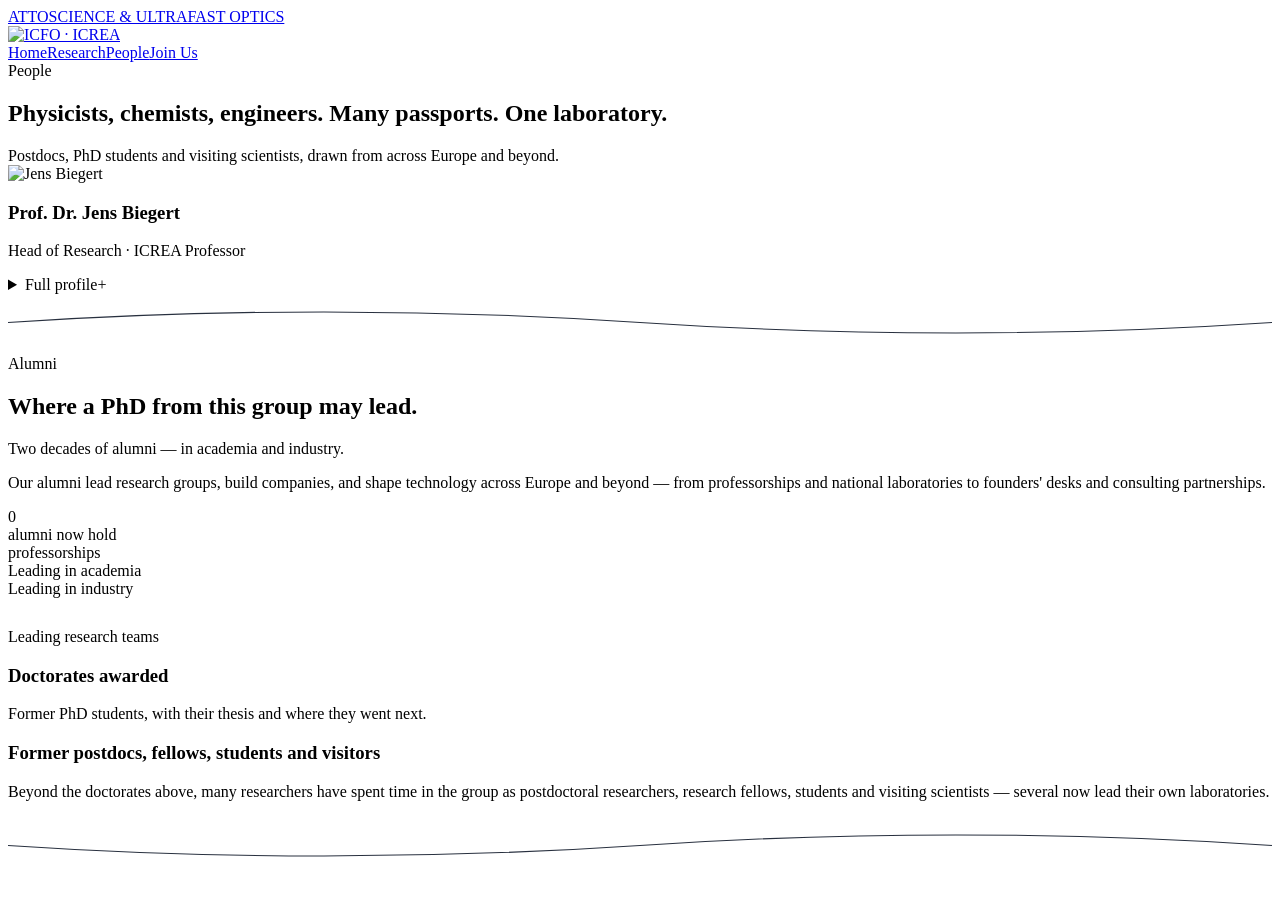
==== people.html @ c8105cc5 "Add files via upload" ====
<!DOCTYPE html>
<html lang="en">
<head>
<meta charset="UTF-8">
<meta name="viewport" content="width=device-width, initial-scale=1.0">
<title>People — Attoscience and Ultrafast Optics, ICFO</title>
<meta name="description" content="Attoscience and Ultrafast Optics at ICFO. We build ultrafast and attosecond light sources to follow charge, spin, and lattice in quantum matter.">
<link rel="stylesheet" href="css/style.css">
</head>
<body>

<div id="rail"><div id="railfill"></div></div>

<nav><div class="wrap nav-inner">
  <div class="nav-top">
    <div class="brand"><a href="index.html"><span class="dot"></span><span class="brandName">ATTOSCIENCE &amp; ULTRAFAST OPTICS</span></a></div>
    <div class="nav-logos">
      <a href="https://www.icfo.eu" target="_blank" rel="noopener"><img src="img/logos/institutions.png" alt="ICFO · ICREA" class="logo-inst"></a>
    </div>
  </div>
  <div class="navlinks">
    <a href="index.html">Home</a><a href="research.html">Research</a><a href="people.html" class="here">People</a><a href="index.html#join">Join Us</a>
  </div>
</div></nav>

<main class="subpage-main">
<!-- PEOPLE -->
<section id="people"><div class="wrap">
  <div class="shead rv">
    <div><div class="slabel">People</div><h2>Physicists, chemists, engineers. Many passports. One laboratory.</h2></div>
    <div class="smeta">Postdocs, PhD students and visiting scientists, drawn from across Europe and beyond.</div>
  </div>
  <div class="pi-lead">
    <div class="pi-photo"><img src="img/jens_portrait.jpg" alt="Jens Biegert" loading="lazy"></div>
    <div>
      <h3>Prof. Dr. Jens Biegert</h3>
      <div class="prole">Head of Research · ICREA Professor</div>
      <p class="bio-short" id="bioShort"></p>
      <details class="bio-more">
        <summary><span>Full profile</span><span class="bio-ico">+</span></summary>
        <div class="bio-full" id="bioFull"></div>
      </details>
    </div>
  </div>
  <div id="peopleTiers"></div>
</div></section>

<svg class="trace" viewBox="0 0 1200 54" preserveAspectRatio="none"><path d="M0,27 Q300,7 600,27 T1200,27" stroke="#28303F" stroke-width="1" fill="none"/></svg>


<!-- ALUMNI -->
<section id="alumni"><div class="wrap">
  <div class="shead rv">
    <div><div class="slabel">Alumni</div><h2>Where a PhD from this group may lead.</h2></div>
    <div class="smeta">Two decades of alumni — in academia and industry.</div>
  </div>
  <p class="alu-note">Our alumni lead research groups, build companies, and shape technology across Europe and beyond — from professorships and national laboratories to founders' desks and consulting partnerships.</p>

  <div class="leaders rv">
    <div class="lead-stat">
      <div class="lead-num num-anim" id="leadNum">0</div>
      <div class="lead-lab">alumni now hold<br>professorships</div>
    </div>
    <div class="lead-cols">
      <div class="lead-col"><div class="lead-head">Leading in academia</div><div class="lead-list" id="leadAcademia"></div></div>
      <div class="lead-col">
        <div class="lead-head">Leading in industry</div><div class="lead-list" id="leadIndustry"></div>
        <div class="lead-head" style="margin-top:30px;">Leading research teams</div><div class="lead-list" id="leadTeams"></div>
      </div>
    </div>
  </div>

  <div class="tier-head">
    <h3>Doctorates awarded</h3>
    <p>Former PhD students, with their thesis and where they went next.</p>
  </div>
  <div class="alu-list" id="aluList"></div>

  <div class="former">
    <div class="former-head">
      <h3>Former postdocs, fellows, students and visitors</h3>
      <p>Beyond the doctorates above, many researchers have spent time in the group as postdoctoral researchers, research fellows, students and visiting scientists — several now lead their own laboratories.</p>
    </div>
    <div id="formerList"></div>
  </div>
</div></section>

<svg class="trace" viewBox="0 0 1200 54" preserveAspectRatio="none"><path d="M0,27 Q300,47 600,27 T1200,27" stroke="#28303F" stroke-width="1" fill="none"/></svg>


</main>
<footer><div class="wrap frow">
  <div id="footerLine"></div>
  <div><a class="siteEmail" href="#"></a></div>
</div></footer>
<script src="js/site.js"></script>
</body>
</html>
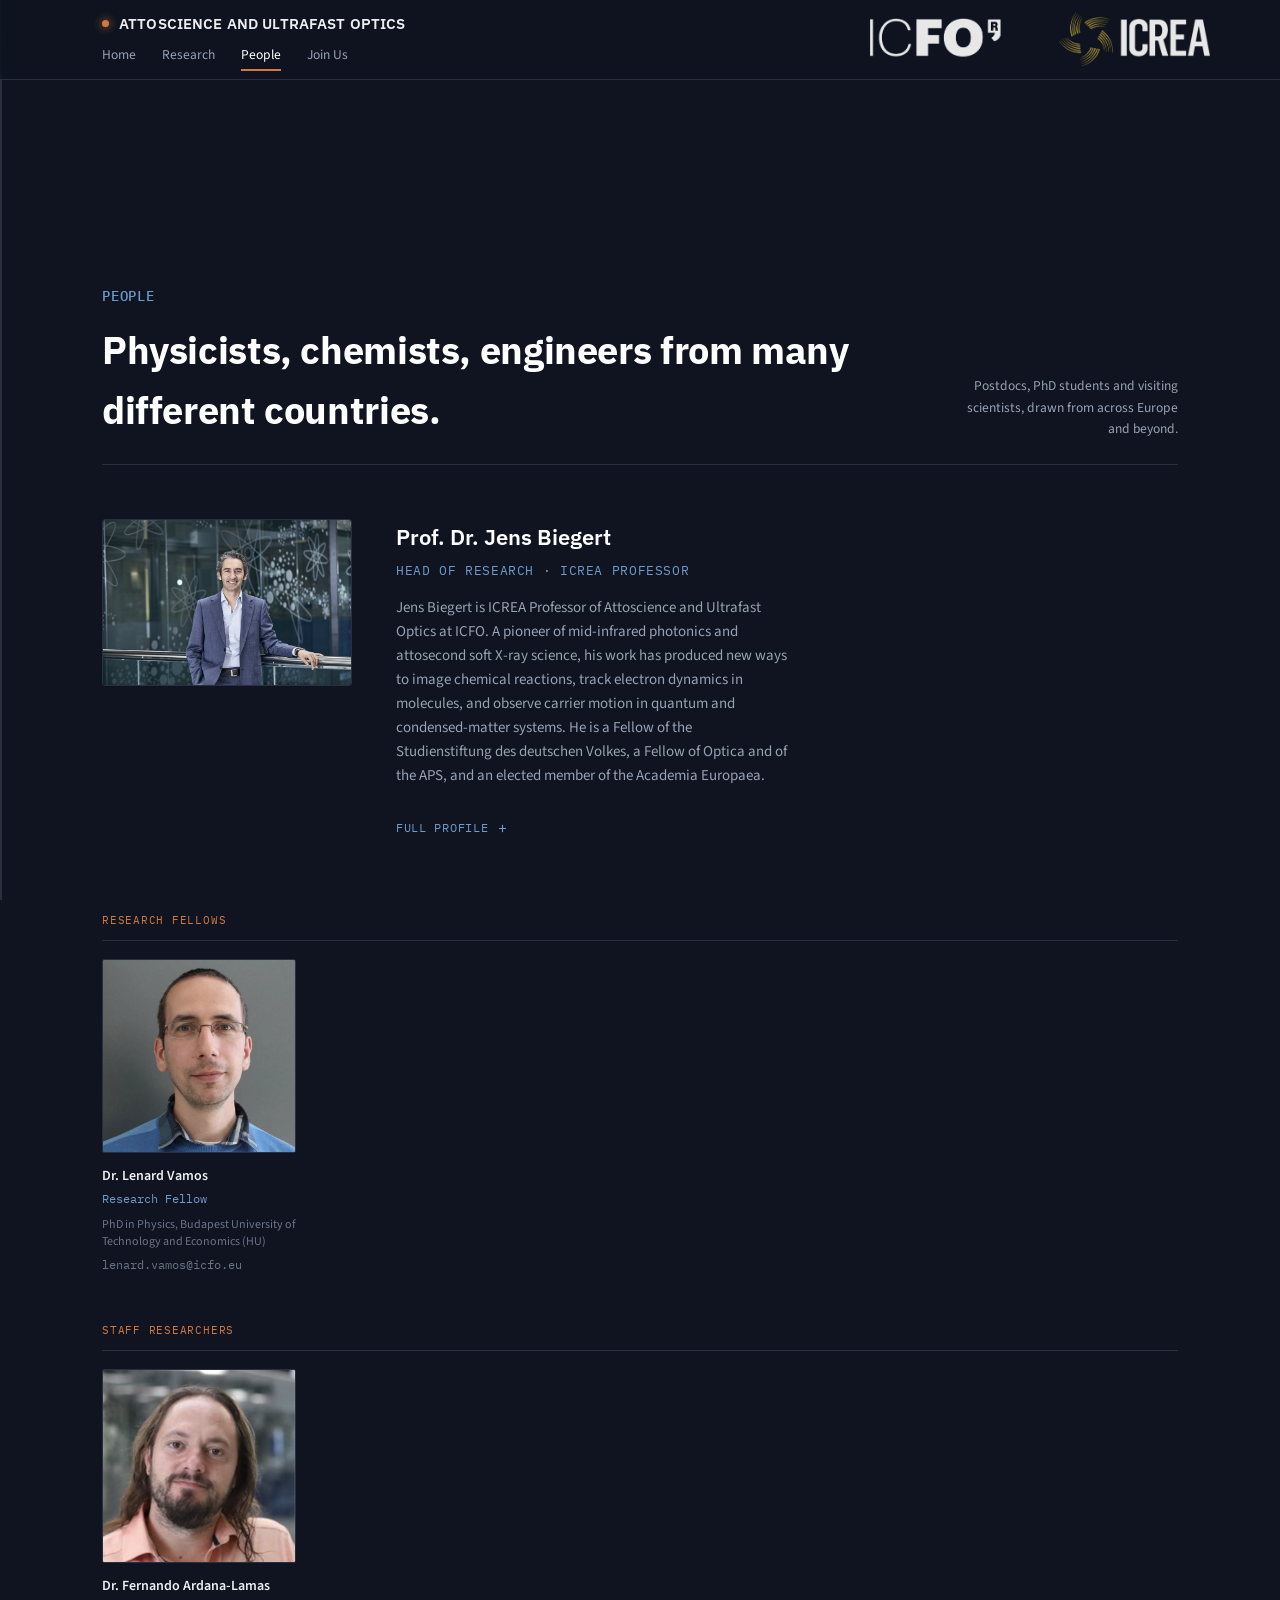
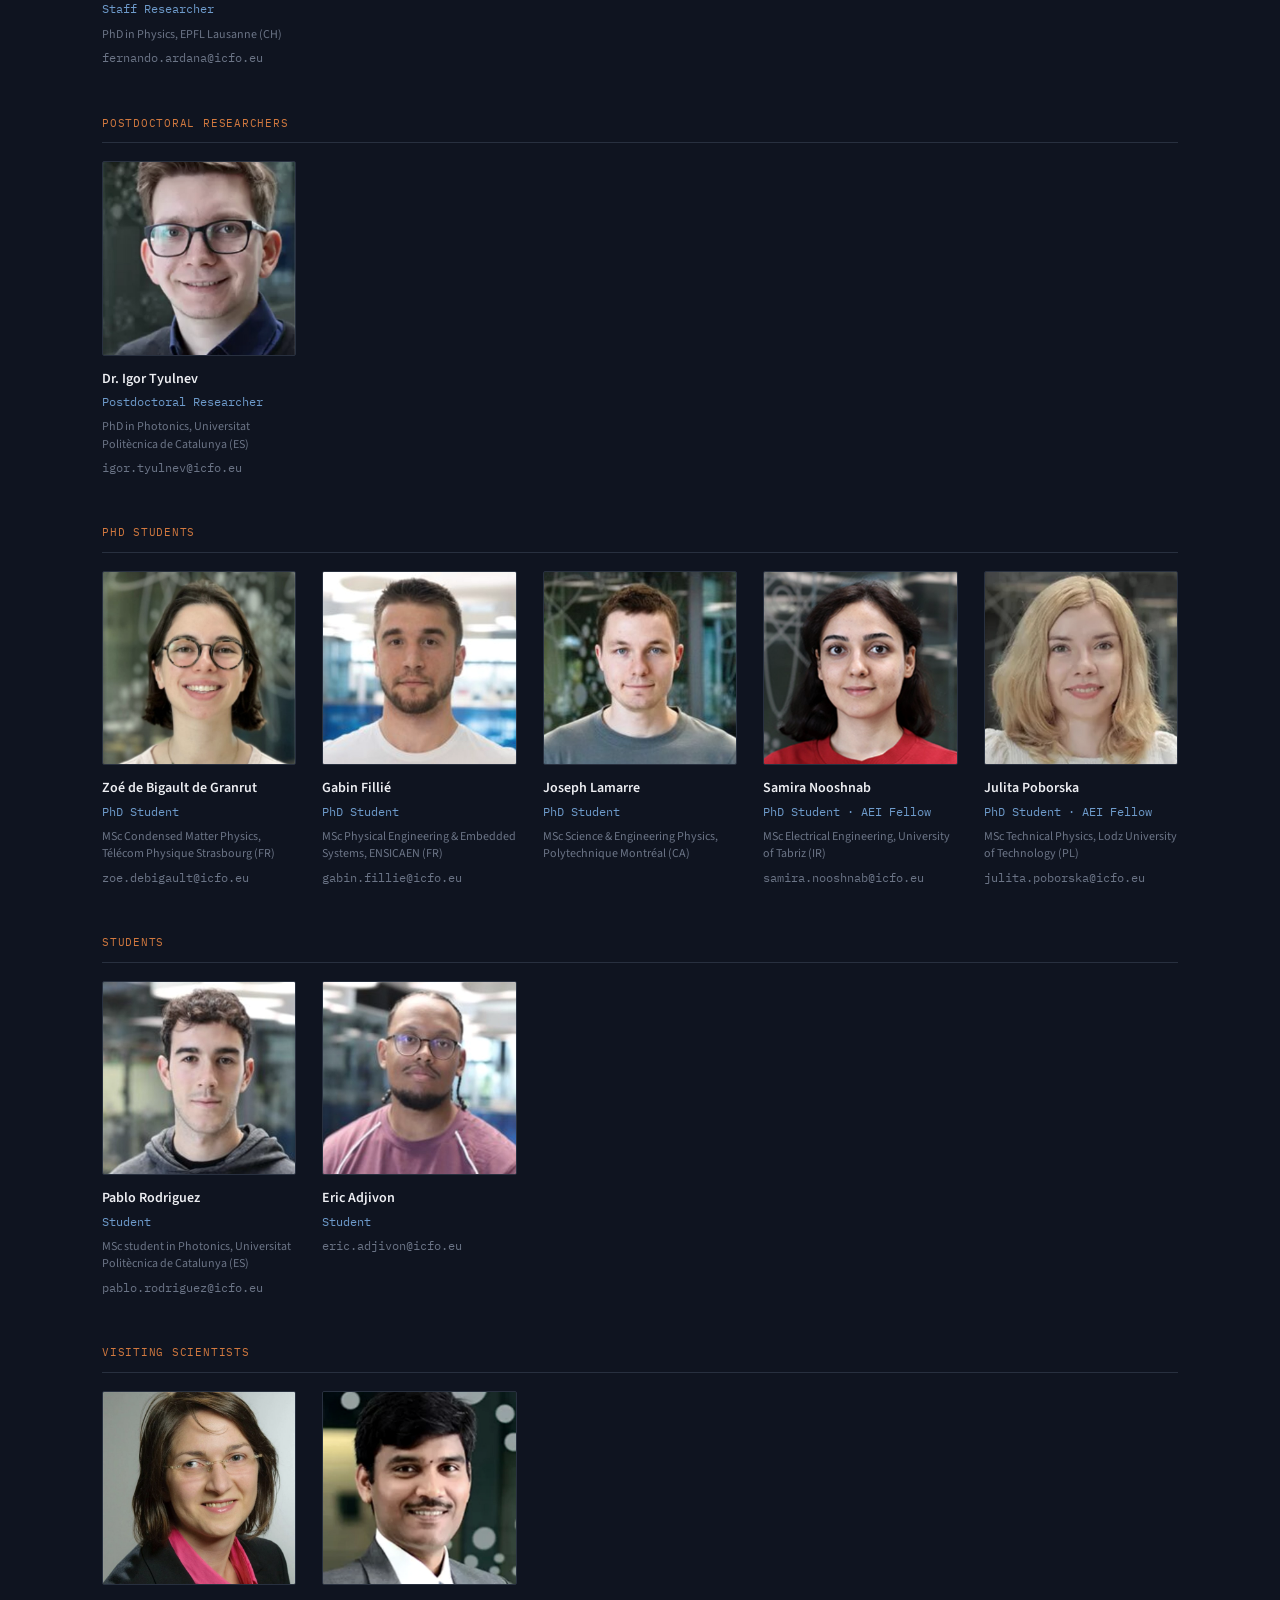
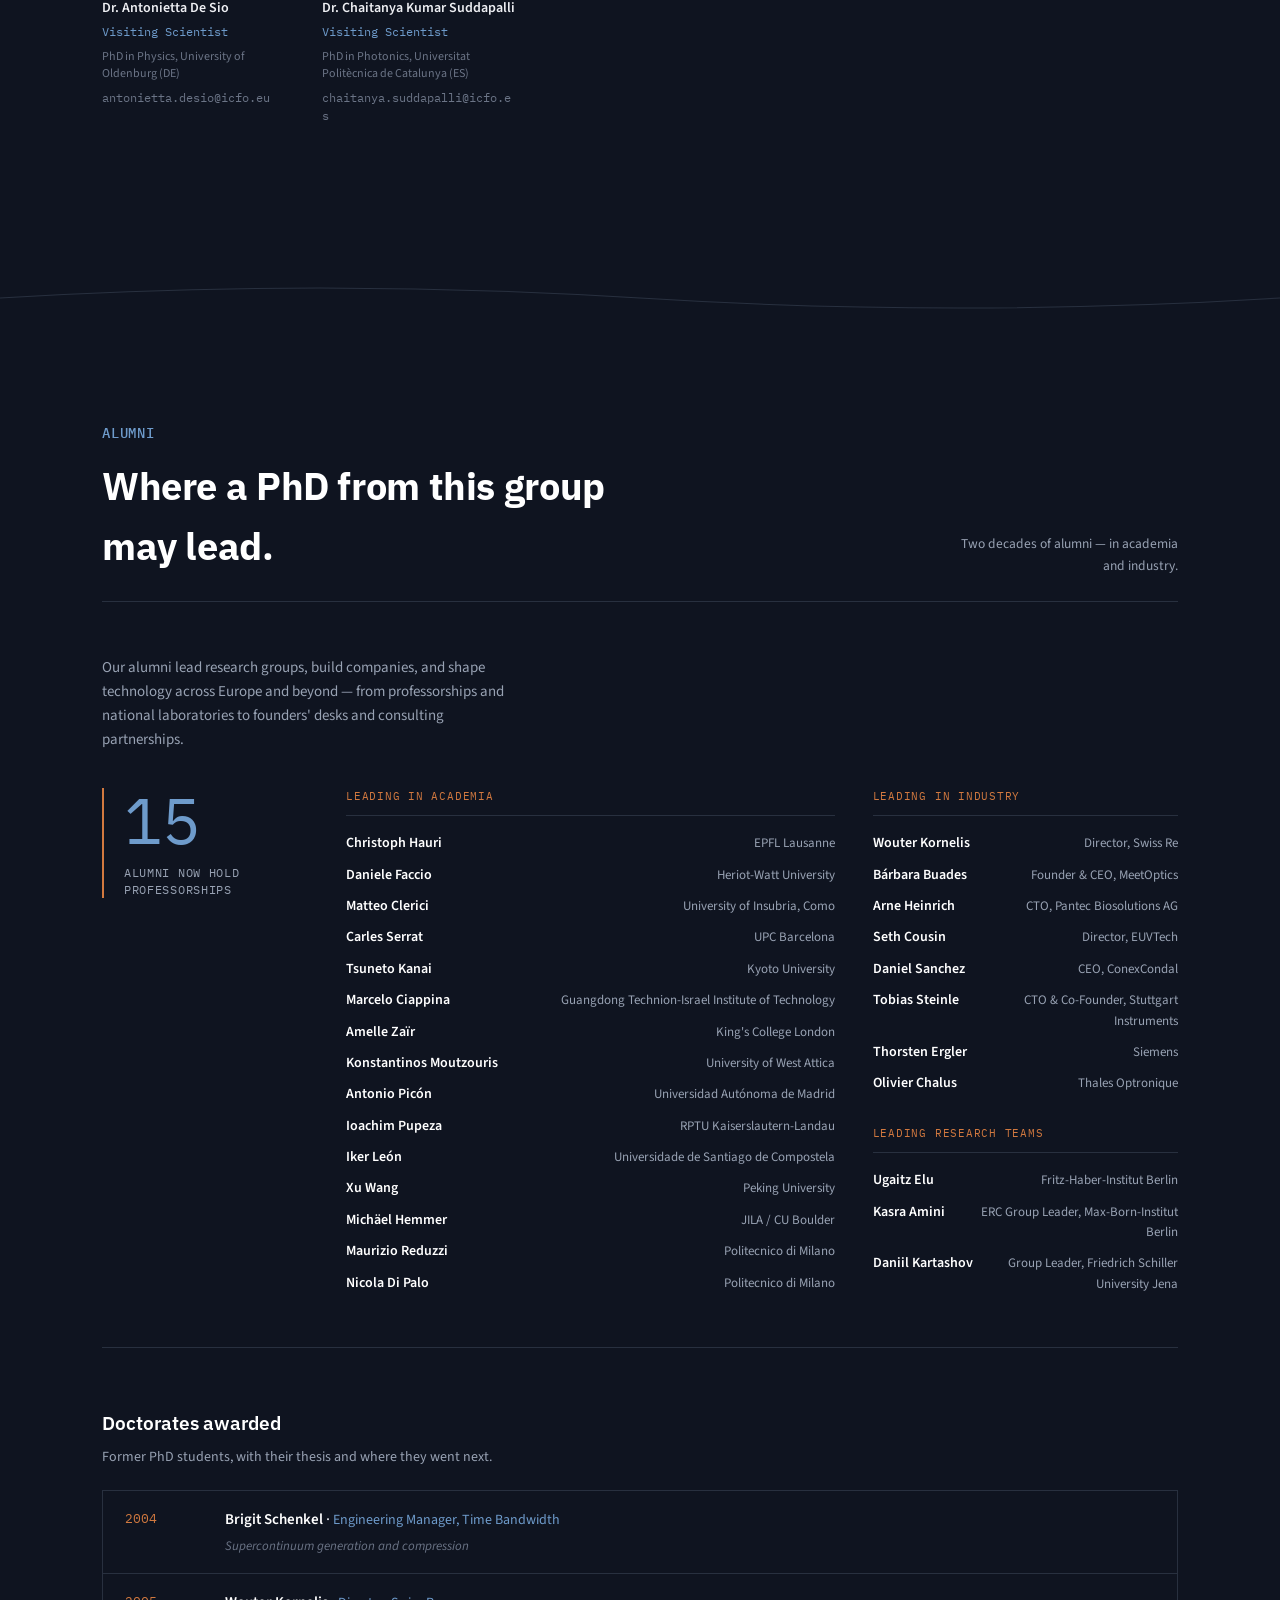
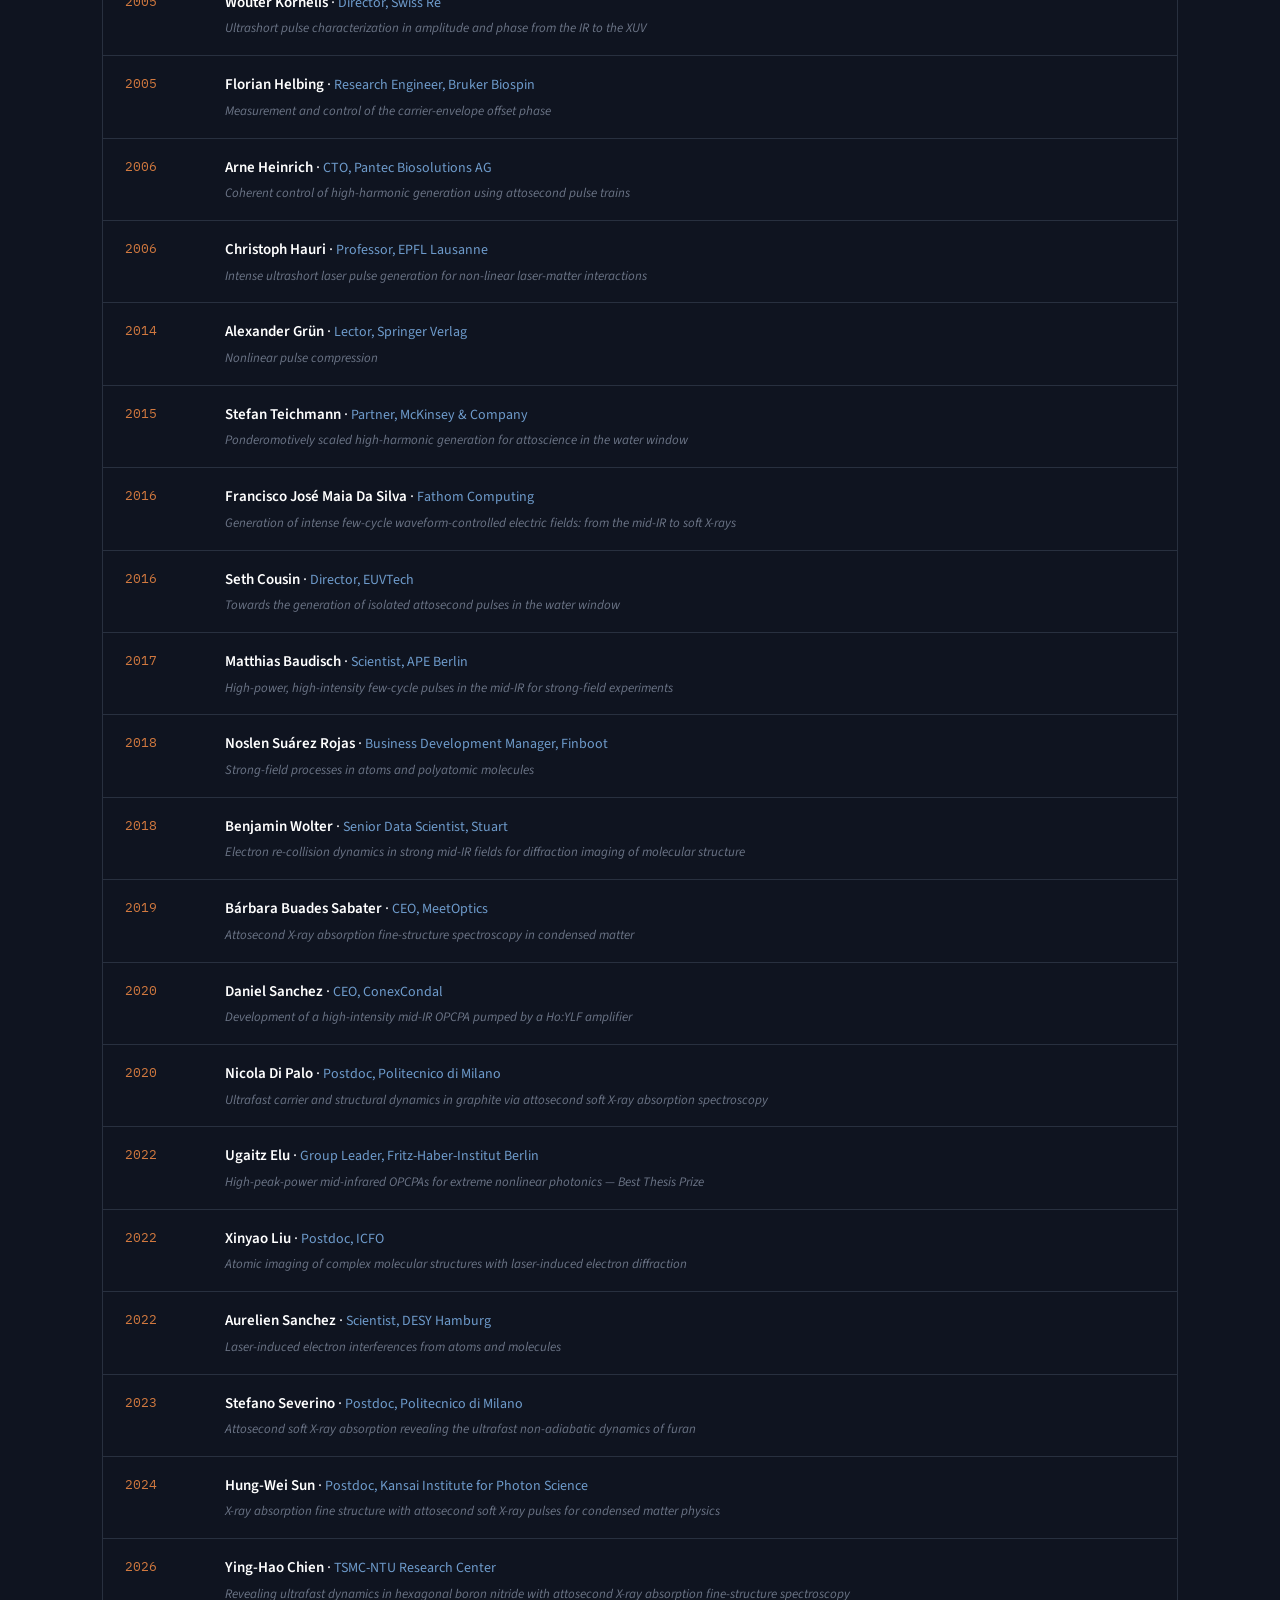
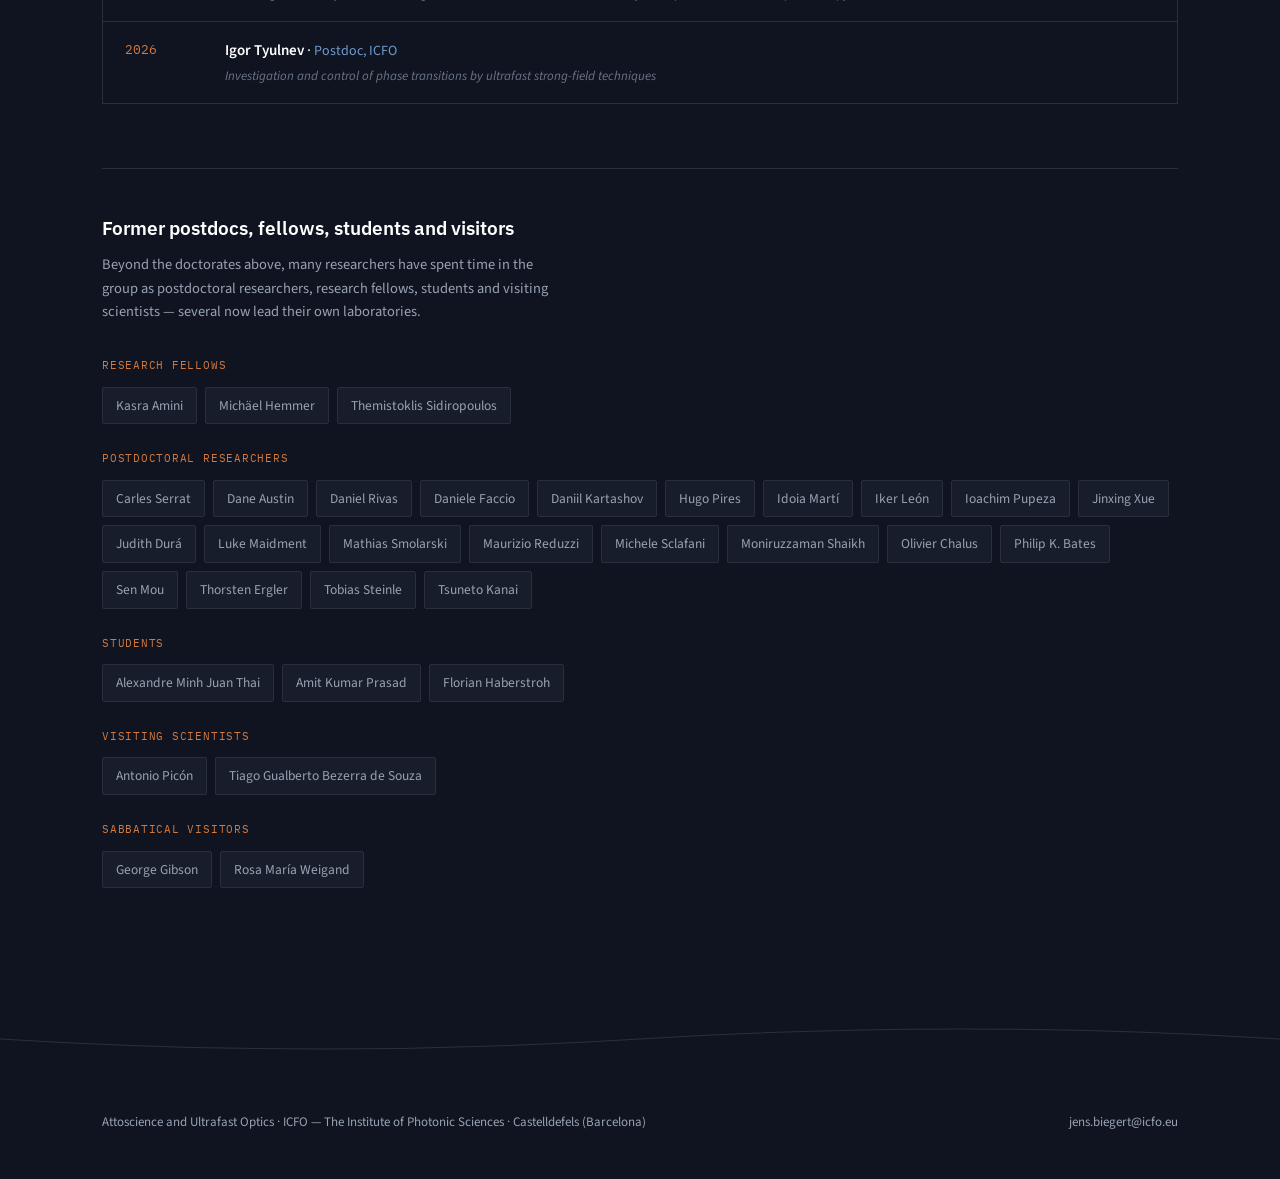
==== commit 848bc0ed: "people.html" ====
--- a/people.html
+++ b/people.html
@@ -27,7 +27,7 @@
 <!-- PEOPLE -->
 <section id="people"><div class="wrap">
   <div class="shead rv">
-    <div><div class="slabel">People</div><h2>Physicists, chemists, engineers. Many passports. One laboratory.</h2></div>
+    <div><div class="slabel">People</div><h2>Physicists, chemists, engineers from many different countries.</h2></div>
     <div class="smeta">Postdocs, PhD students and visiting scientists, drawn from across Europe and beyond.</div>
   </div>
   <div class="pi-lead">
@@ -95,4 +95,4 @@
 </div></footer>
 <script src="js/site.js"></script>
 </body>
-</html>+</html>
--- a/css/style.css
+++ b/css/style.css
@@ -0,0 +1,428 @@
+
+@import url('https://fonts.googleapis.com/css2?family=IBM+Plex+Sans:wght@400;500;600;700&family=Source+Sans+3:wght@400;500;600&family=IBM+Plex+Mono:wght@400;500&display=swap');
+:root{
+  --bg:#0F1420; --bg-raised:#171D2A; --panel:#1B2231; --line:#28303F;
+  --text:#EDEEF2; --text-dim:#98A2B3; --text-dimmer:#6B7486;
+  --steel:#6E9BCB; --warm:#D2793F;
+}
+*{margin:0;padding:0;box-sizing:border-box;}
+html{scroll-behavior:smooth;}
+body{background:var(--bg);color:var(--text);font-family:'Source Sans 3',sans-serif;line-height:1.6;overflow-x:hidden;}
+@media(prefers-reduced-motion:reduce){*{animation-duration:.001ms!important;animation-iteration-count:1!important;transition-duration:.001ms!important;}}
+a{color:inherit;}
+.wrap{max-width:1140px;margin:0 auto;padding:0 32px;}
+::selection{background:var(--steel);color:#0F1420;}
+
+/* NAV */
+nav{position:fixed;top:0;left:0;right:0;z-index:100;background:rgba(15,20,32,.82);backdrop-filter:blur(12px);border-bottom:1px solid var(--line);}
+nav .wrap{display:flex;justify-content:space-between;align-items:center;height:66px;}
+nav .nav-inner{display:block;height:auto;padding-top:12px;padding-bottom:8px;position:relative;}
+.brand{font-family:'IBM Plex Sans',sans-serif;font-weight:600;font-size:14.5px;letter-spacing:.01em;display:flex;align-items:center;gap:10px;}
+.brand .dot{width:7px;height:7px;border-radius:50%;background:var(--warm);box-shadow:0 0 10px var(--warm);}
+.navlinks{display:flex;gap:26px;font-size:13.5px;color:var(--text-dim);}
+.navlinks a{text-decoration:none;transition:color .2s;}
+.navlinks a:hover{color:var(--text);}
+a:focus-visible{outline:2px solid var(--steel);outline-offset:3px;}
+@media(max-width:760px){.navlinks{display:none;}}
+
+/* HERO */
+.hero{position:relative;min-height:92vh;display:flex;flex-direction:column;justify-content:center;padding-top:66px;overflow:hidden;}
+.hero .bg{position:absolute;inset:0;background-size:cover;background-position:center 22%;transition:opacity .6s;}
+.hero .bg::after{content:'';position:absolute;inset:0;background:linear-gradient(90deg,var(--bg) 0%,rgba(15,20,32,.72) 46%,rgba(15,20,32,.30) 100%);}
+.hero .inner{position:relative;z-index:3;}
+.eyebrow{font-family:'IBM Plex Mono',monospace;font-size:12.5px;color:var(--steel);letter-spacing:.07em;text-transform:uppercase;margin-bottom:22px;display:flex;align-items:center;gap:10px;}
+.eyebrow::before{content:'';width:26px;height:1px;background:var(--steel);}
+h1{font-family:'IBM Plex Sans',sans-serif;font-weight:600;font-size:clamp(2.1rem,5vw,3.9rem);line-height:1.1;letter-spacing:-.015em;max-width:18ch;color:#fff;text-shadow:0 2px 30px rgba(15,20,32,.65);}
+h1 .soft{color:var(--text-dim);font-weight:400;}
+.hero-sub{margin-top:26px;max-width:50ch;font-size:17.5px;color:#D6DAE2;text-shadow:0 1px 22px rgba(15,20,32,.7);}
+.cta{margin-top:40px;display:flex;gap:14px;flex-wrap:wrap;align-items:center;}
+.btn{font-size:14.5px;font-weight:600;padding:13px 24px;border-radius:2px;text-decoration:none;transition:all .2s;display:inline-flex;align-items:center;gap:8px;}
+.btn-primary{background:var(--text);color:#0F1420;}
+.btn-primary:hover{background:var(--steel);color:#fff;}
+.btn-ghost{border:1px solid rgba(255,255,255,.25);color:#fff;}
+.btn-ghost:hover{border-color:#fff;background:rgba(255,255,255,.06);}
+.hero-switch{position:absolute;bottom:22px;right:32px;z-index:4;display:flex;gap:8px;align-items:center;}
+.hero-switch span{font-family:'IBM Plex Mono',monospace;font-size:10.5px;color:var(--text-dimmer);text-transform:uppercase;letter-spacing:.05em;}
+.hero-switch button{width:9px;height:9px;border-radius:50%;border:1px solid var(--text-dimmer);background:transparent;cursor:pointer;padding:0;transition:all .2s;}
+.hero-switch button.on{background:var(--steel);border-color:var(--steel);}
+
+/* TRACE DIVIDER */
+.trace{width:100%;height:54px;display:block;}
+
+/* FEATURED RESULT */
+.featured{padding:96px 0;background:linear-gradient(180deg,var(--bg) 0%,#131A28 50%,var(--bg) 100%);}
+.feat-grid{display:grid;grid-template-columns:0.95fr 1.05fr;gap:56px;align-items:center;}
+@media(max-width:900px){.feat-grid{grid-template-columns:1fr;gap:40px;}}
+.feat-badge{display:inline-block;font-family:'IBM Plex Mono',monospace;font-size:13px;font-weight:500;letter-spacing:.07em;text-transform:uppercase;color:var(--warm);border:1px solid var(--warm);padding:7px 14px;border-radius:2px;margin-bottom:22px;}
+.feat-h{font-family:'IBM Plex Sans',sans-serif;font-size:clamp(1.7rem,3.1vw,2.35rem);font-weight:600;color:#fff;max-width:16ch;line-height:1.15;margin:0 0 24px;}
+.feat-num{display:flex;align-items:baseline;gap:12px;margin-bottom:24px;}
+.feat-num .fn{font-family:'IBM Plex Mono',monospace;font-size:clamp(3rem,6.5vw,4.6rem);color:var(--steel);line-height:1;letter-spacing:-.02em;}
+.feat-num .fu{font-family:'IBM Plex Mono',monospace;font-size:15px;color:var(--text-dim);text-transform:uppercase;letter-spacing:.06em;}
+.feat-lede{font-size:17px;color:var(--text);max-width:56ch;margin-bottom:18px;line-height:1.6;}
+.feat-body{font-size:14.5px;color:var(--text-dim);max-width:60ch;}
+.feat-fig{margin:0;}
+.feat-fig img{width:100%;display:block;border:1px solid var(--line);border-radius:3px;background:#1B2130;}
+.feat-fig figcaption{font-size:12.5px;color:var(--text-dimmer);margin-top:14px;line-height:1.5;}
+.feat-fig figcaption strong{color:var(--text-dim);font-weight:600;}
+
+/* SECTION */
+section{padding:98px 0;}
+.shead{display:flex;justify-content:space-between;align-items:flex-end;margin-bottom:54px;gap:24px;flex-wrap:wrap;border-bottom:1px solid var(--line);padding-bottom:24px;}
+.slabel{font-family:'IBM Plex Mono',monospace;font-size:13.5px;font-weight:500;color:var(--steel);text-transform:uppercase;letter-spacing:.06em;}
+h2{font-family:'IBM Plex Sans',sans-serif;font-size:clamp(1.7rem,3.1vw,2.35rem);font-weight:700;margin-top:12px;max-width:24ch;color:#fff;letter-spacing:-.01em;}
+.smeta{font-size:13.5px;color:var(--text-dim);max-width:32ch;text-align:right;}
+@media(max-width:640px){.smeta{text-align:left;}}
+
+.rstatement{font-size:19px;line-height:1.65;color:var(--text);max-width:74ch;margin-bottom:46px;font-weight:400;}
+.rstatement strong{color:#fff;font-weight:600;}
+
+/* CAPABILITIES */
+.caps-label{font-family:'IBM Plex Mono',monospace;font-size:11px;color:var(--text-dimmer);text-transform:uppercase;letter-spacing:.06em;margin-bottom:14px;}
+.caps{display:flex;flex-wrap:wrap;gap:10px;margin-bottom:44px;}
+.caps span{font-family:'IBM Plex Mono',monospace;font-size:12.5px;color:var(--text);background:var(--bg-raised);border:1px solid var(--line);padding:10px 16px;border-radius:2px;display:flex;align-items:center;gap:9px;}
+.caps span::before{content:'';width:5px;height:5px;border-radius:50%;background:var(--steel);}
+
+/* CAPABILITIES ACCORDION */
+.caps-acc{display:flex;flex-direction:column;gap:1px;background:var(--line);border:1px solid var(--line);margin-bottom:64px;}
+.cap{background:var(--bg-raised);}
+.cap summary{list-style:none;cursor:pointer;padding:20px 24px;display:flex;justify-content:space-between;align-items:center;gap:16px;transition:background .2s;}
+.cap summary::-webkit-details-marker{display:none;}
+.cap summary:hover{background:var(--panel);}
+.cap summary:focus-visible{outline:2px solid var(--steel);outline-offset:-2px;}
+.cap-name{font-family:'IBM Plex Sans',sans-serif;font-size:18px;font-weight:700;color:#fff;display:flex;align-items:center;gap:12px;}
+.cap-name::before{content:'';width:6px;height:6px;border-radius:50%;background:var(--steel);flex-shrink:0;}
+.cap-ico{font-family:'IBM Plex Mono',monospace;color:var(--text-dimmer);font-size:18px;transition:transform .25s;}
+.cap[open] .cap-ico{transform:rotate(45deg);color:var(--steel);}
+.cap-body{padding:4px 24px 30px 42px;}
+.cap-lede{font-size:16.5px;color:var(--text);max-width:72ch;margin-bottom:24px;line-height:1.6;}
+.stats{display:flex;flex-wrap:wrap;gap:12px;margin-bottom:26px;}
+.stat{background:var(--bg);border:1px solid var(--line);border-left:2px solid var(--warm);padding:12px 18px;min-width:150px;}
+.stat .sv{font-family:'IBM Plex Mono',monospace;font-size:17px;color:#fff;}
+.stat .sl{font-size:11.5px;color:var(--text-dimmer);text-transform:uppercase;letter-spacing:.05em;margin-top:3px;}
+.cap-text p{font-size:14.5px;color:var(--text-dim);max-width:76ch;margin-bottom:14px;}
+.cap-text p:last-child{margin-bottom:0;}
+@media(max-width:640px){.cap-body{padding-left:24px;}}
+
+/* RESEARCH CARDS */
+.rgrid{display:grid;grid-template-columns:repeat(auto-fit,minmax(270px,1fr));gap:1px;background:var(--line);border:1px solid var(--line);}
+.rcard{background:var(--panel);display:flex;flex-direction:column;overflow:hidden;transition:background .25s;}
+.rcard:hover{background:var(--bg-raised);}
+.rcard .thumb{height:158px;overflow:hidden;background:#000;}
+.rcard .thumb img{width:100%;height:100%;object-fit:cover;display:block;transition:transform .5s;}
+.rcard:hover .thumb img{transform:scale(1.05);}
+.rcard .pad{padding:26px 26px 28px;display:flex;flex-direction:column;flex-grow:1;}
+.rcard .tag{font-family:'IBM Plex Mono',monospace;font-size:11px;color:var(--text-dimmer);text-transform:uppercase;letter-spacing:.05em;}
+.rcard h3{font-family:'IBM Plex Sans',sans-serif;font-size:18px;font-weight:600;margin:12px 0;color:#fff;}
+.rcard p{font-size:14px;color:var(--text-dim);flex-grow:1;}
+.rcard .hl{margin-top:20px;padding:13px 15px;background:rgba(210,121,63,.08);border-left:2px solid var(--warm);font-size:13px;}
+.rcard .hll{font-family:'IBM Plex Mono',monospace;font-size:10px;color:var(--warm);text-transform:uppercase;letter-spacing:.06em;display:block;margin-bottom:5px;}
+.rcard .hlt{color:var(--text);}
+
+/* ACHIEVEMENTS TIMELINE */
+.tl{position:relative;}
+.tl-item{display:grid;grid-template-columns:130px 1fr;gap:34px;padding-bottom:6px;}
+/* the rail: a real element, so it can stop at the final dot */
+.tl-item .tl-body{position:relative;margin-left:-34px;padding-left:34px;padding-bottom:42px;}
+.tl-item:last-child .tl-body{padding-bottom:0;}
+.tl-item .tl-body::after{content:'';position:absolute;left:0;top:12px;bottom:0;width:1px;background:var(--line);}
+.tl-item:last-child .tl-body::after{display:none;}
+/* the dot: centred on the rail, never overlapping text */
+.tl-item .tl-body::before{content:'';position:absolute;left:-5.5px;top:6px;width:11px;height:11px;border-radius:50%;background:var(--warm);border:2px solid var(--bg);box-shadow:0 0 0 1px var(--warm);z-index:2;}
+.tl-year{font-family:'IBM Plex Mono',monospace;font-size:14px;color:var(--text);text-align:right;padding-top:2px;padding-right:16px;}
+.tl-venue{font-family:'IBM Plex Mono',monospace;font-size:11.5px;color:var(--steel);margin-bottom:6px;}
+.tl-body h4{font-family:'IBM Plex Sans',sans-serif;font-size:17px;font-weight:600;margin-bottom:7px;color:#fff;}
+.tl-body p{font-size:14px;color:var(--text-dim);max-width:64ch;}
+@media(max-width:640px){.tl-item{grid-template-columns:1fr;gap:4px;}.tl-year{text-align:left;}.tl-item .tl-body{margin-left:0;padding-left:0;padding-bottom:30px;}.tl-item .tl-body::before,.tl-item .tl-body::after{display:none;}}
+
+/* PEOPLE */
+.pi-lead{display:grid;grid-template-columns:250px 1fr;gap:44px;align-items:start;margin-bottom:64px;}
+@media(max-width:640px){.pi-lead{grid-template-columns:1fr;}}
+.pi-photo{width:100%;border-radius:3px;border:1px solid var(--line);overflow:hidden;aspect-ratio:3/2;}
+.pi-photo img{width:100%;height:100%;object-fit:cover;display:block;}
+.pi-lead h3{font-family:'IBM Plex Sans',sans-serif;font-size:22px;font-weight:600;color:#fff;}
+.pi-lead .prole{font-family:'IBM Plex Mono',monospace;font-size:12.5px;color:var(--steel);margin:6px 0 16px;text-transform:uppercase;letter-spacing:.05em;}
+.pi-lead p{font-size:15px;color:var(--text-dim);max-width:56ch;}
+.people-grid{display:grid;grid-template-columns:repeat(auto-fill,minmax(190px,1fr));gap:26px;}
+.person .av{width:100%;aspect-ratio:1;border-radius:2px;background:linear-gradient(135deg,#1B2231,#171D2A);border:1px solid var(--line);margin-bottom:12px;position:relative;overflow:hidden;}
+.person .av::after{content:'';position:absolute;inset:0;background:repeating-linear-gradient(45deg,transparent,transparent 8px,rgba(110,155,203,.05) 8px,rgba(110,155,203,.05) 9px);}
+.person .nm{font-size:14px;font-weight:600;}
+.person .rl{font-size:12px;color:var(--steel);font-family:'IBM Plex Mono',monospace;margin-top:2px;}
+.person .deg{font-size:12px;color:var(--text-dimmer);margin-top:7px;line-height:1.45;}
+.person .eml{font-size:11.5px;color:var(--text-dimmer);font-family:'IBM Plex Mono',monospace;text-decoration:none;margin-top:6px;display:inline-block;word-break:break-all;}
+.person .eml:hover{color:var(--steel);}
+
+.ptier{margin-bottom:44px;}
+.ptier-lab{font-family:'IBM Plex Mono',monospace;font-size:11px;color:var(--warm);text-transform:uppercase;letter-spacing:.07em;margin-bottom:18px;padding-bottom:10px;border-bottom:1px solid var(--line);}
+
+.bio-short{font-size:15.5px;color:var(--text-dim);max-width:66ch;}
+.bio-more{margin-top:20px;}
+.bio-more summary{list-style:none;cursor:pointer;display:inline-flex;align-items:center;gap:10px;font-family:'IBM Plex Mono',monospace;font-size:11.5px;text-transform:uppercase;letter-spacing:.06em;color:var(--steel);padding:8px 0;}
+.bio-more summary::-webkit-details-marker{display:none;}
+.bio-more summary:hover{color:#fff;}
+.bio-more summary:focus-visible{outline:2px solid var(--steel);outline-offset:3px;}
+.bio-ico{font-size:15px;transition:transform .25s;}
+.bio-more[open] .bio-ico{transform:rotate(45deg);}
+.bio-full{margin-top:20px;padding-left:20px;border-left:1px solid var(--line);}
+.bio-block{margin-bottom:26px;}
+.bio-block:last-child{margin-bottom:0;}
+.bio-block h5{font-family:'IBM Plex Mono',monospace;font-size:11px;color:var(--warm);text-transform:uppercase;letter-spacing:.07em;margin-bottom:10px;}
+.bio-block p{font-size:14.5px;color:var(--text-dim);max-width:70ch;margin-bottom:12px;}
+.awards{list-style:none;display:flex;flex-wrap:wrap;gap:8px;}
+.awards li{font-size:12.5px;color:var(--text);background:var(--bg-raised);border:1px solid var(--line);padding:7px 13px;border-radius:2px;}
+
+/* ALUMNI */
+.alu-note{font-size:15px;color:var(--text-dim);margin-bottom:36px;max-width:60ch;}
+.alu-list{display:flex;flex-direction:column;gap:1px;background:var(--line);border:1px solid var(--line);}
+.alu{background:var(--bg);display:grid;grid-template-columns:80px 1fr;gap:20px;padding:16px 22px;transition:background .2s;}
+.alu:hover{background:var(--bg-raised);}
+.alu-year{font-family:'IBM Plex Mono',monospace;font-size:13px;color:var(--warm);padding-top:2px;}
+.alu-name{font-weight:600;color:#fff;font-size:15px;}
+.alu-role{color:var(--steel);font-size:14px;text-decoration:none;}
+a.alu-role:hover{text-decoration:underline;text-underline-offset:3px;}
+.alu-thesis{font-size:13px;color:var(--text-dimmer);margin-top:3px;font-style:italic;}
+
+.tier-head{margin-bottom:22px;}
+.tier-head h3{font-family:'IBM Plex Sans',sans-serif;font-size:19px;font-weight:600;color:#fff;margin-bottom:8px;}
+.tier-head p{font-size:14px;color:var(--text-dim);}
+
+/* LEADERS */
+.leaders{display:grid;grid-template-columns:200px 1fr;gap:44px;align-items:start;margin-bottom:60px;padding-bottom:52px;border-bottom:1px solid var(--line);}
+@media(max-width:820px){.leaders{grid-template-columns:1fr;gap:32px;}}
+.lead-stat{border-left:2px solid var(--warm);padding-left:20px;}
+.lead-num{font-family:'IBM Plex Mono',monospace;font-size:clamp(3rem,5vw,4.2rem);color:var(--steel);line-height:1;}
+.lead-lab{font-family:'IBM Plex Mono',monospace;font-size:11.5px;color:var(--text-dim);text-transform:uppercase;letter-spacing:.06em;margin-top:12px;line-height:1.5;}
+.lead-cols{display:grid;grid-template-columns:1.6fr 1fr;gap:38px;}
+@media(max-width:700px){.lead-cols{grid-template-columns:1fr;gap:28px;}}
+.lead-head{font-family:'IBM Plex Mono',monospace;font-size:11px;color:var(--warm);text-transform:uppercase;letter-spacing:.07em;margin-bottom:16px;padding-bottom:10px;border-bottom:1px solid var(--line);}
+.lead-list{display:flex;flex-direction:column;gap:9px;}
+.lead{display:flex;justify-content:space-between;gap:14px;align-items:baseline;font-size:14px;}
+.lead-n{color:#fff;font-weight:600;white-space:nowrap;}
+.lead-i{color:var(--text-dim);font-size:13px;text-align:right;}
+
+/* FORMER MEMBERS */
+.former{margin-top:64px;padding-top:44px;border-top:1px solid var(--line);}
+.former-head{margin-bottom:34px;}
+.former-head h3{font-family:'IBM Plex Sans',sans-serif;font-size:19px;font-weight:600;color:#fff;margin-bottom:10px;}
+.former-head p{font-size:14.5px;color:var(--text-dim);max-width:66ch;}
+.fm-block{margin-bottom:26px;}
+.fm-lab{font-family:'IBM Plex Mono',monospace;font-size:11px;color:var(--warm);text-transform:uppercase;letter-spacing:.07em;margin-bottom:12px;}
+.fm-names{display:flex;flex-wrap:wrap;gap:8px;}
+.fm{font-size:13.5px;color:var(--text-dim);background:var(--bg-raised);border:1px solid var(--line);padding:7px 13px;border-radius:2px;transition:all .2s;}
+.fm:hover{color:var(--text);border-color:var(--text-dimmer);}
+
+/* PUBLICATIONS */
+.pub{border:1px solid var(--line);background:var(--bg-raised);padding:44px;display:flex;justify-content:space-between;align-items:center;gap:28px;flex-wrap:wrap;}
+.pub h3{font-family:'IBM Plex Sans',sans-serif;font-size:20px;font-weight:600;margin-bottom:10px;color:#fff;}
+.pub p{color:var(--text-dim);font-size:14.5px;max-width:52ch;}
+
+/* JOIN */
+.join{background:var(--bg-raised);border-top:1px solid var(--line);border-bottom:1px solid var(--line);}
+.join-grid{display:grid;grid-template-columns:1.25fr 1fr;gap:56px;align-items:start;}
+@media(max-width:820px){.join-grid{grid-template-columns:1fr;gap:40px;}}
+.join h2{max-width:none;margin-bottom:18px;}
+.join p{color:var(--text-dim);font-size:15.5px;margin-bottom:14px;}
+.apply{border:1px solid var(--line);background:var(--bg);padding:32px 28px;}
+.apply-lab{font-family:'IBM Plex Mono',monospace;font-size:11px;color:var(--text-dimmer);text-transform:uppercase;letter-spacing:.07em;margin-bottom:12px;}
+.apply-mail{font-family:'IBM Plex Sans',sans-serif;font-size:19px;font-weight:600;color:var(--steel);text-decoration:none;word-break:break-all;}
+.apply-mail:hover{color:#fff;text-decoration:underline;text-underline-offset:4px;}
+.apply-note{font-family:'IBM Plex Mono',monospace;font-size:11.5px;color:var(--text-dimmer);margin-top:10px;}
+.apply-list{margin-top:30px;padding-top:24px;border-top:1px solid var(--line);display:flex;flex-direction:column;gap:16px;}
+.apply-row{display:flex;flex-direction:column;gap:4px;}
+.ar-k{font-family:'IBM Plex Mono',monospace;font-size:11px;color:var(--warm);text-transform:uppercase;letter-spacing:.06em;}
+.ar-v{font-size:13.5px;color:var(--text-dim);}
+.culture{display:grid;grid-template-columns:repeat(3,1fr);gap:10px;margin-top:30px;}
+.culture img{width:100%;height:110px;object-fit:cover;border-radius:2px;border:1px solid var(--line);display:block;}
+
+/* FUNDERS */
+.funders{padding:64px 0;border-top:1px solid var(--line);}
+.funders .lbl{font-family:'IBM Plex Mono',monospace;font-size:13px;font-weight:500;color:var(--text-dim);text-transform:uppercase;letter-spacing:.06em;margin-bottom:30px;text-align:center;}
+.fgrid{display:flex;flex-wrap:wrap;gap:20px;justify-content:center;align-items:center;}
+.funder{background:#fff;border-radius:4px;padding:10px 14px;height:76px;width:150px;display:flex;align-items:center;justify-content:center;}
+.funder img{max-height:100%;max-width:100%;object-fit:contain;display:block;}
+
+
+/* ---------- MOTION ---------- */
+#rail{position:fixed;left:0;top:0;width:2px;height:100vh;background:var(--line);z-index:99;}
+#railfill{width:100%;height:0;background:linear-gradient(180deg,var(--steel),var(--warm));transition:height .08s linear;}
+.rv{opacity:0;transform:translateY(22px);transition:opacity .7s cubic-bezier(.2,.7,.2,1),transform .7s cubic-bezier(.2,.7,.2,1);}
+.rv.in{opacity:1;transform:none;}
+.rv.d1{transition-delay:.07s}.rv.d2{transition-delay:.14s}.rv.d3{transition-delay:.21s}.rv.d4{transition-delay:.28s}
+#wavecanvas{position:absolute;inset:0;width:100%;height:100%;z-index:1;opacity:.38;}
+.hero .bg{z-index:0;opacity:1;}
+.hero .bg::after{display:none;}
+.hero .veil{position:absolute;inset:0;z-index:2;background:linear-gradient(100deg,rgba(15,20,32,.94) 0%,rgba(15,20,32,.86) 26%,rgba(15,20,32,.52) 52%,rgba(15,20,32,.10) 78%,rgba(15,20,32,0) 100%);}
+.rcard{transition:transform .35s cubic-bezier(.2,.7,.2,1),background .3s;}
+.rcard:hover{transform:translateY(-4px);}
+.rcard .thumb img{transition:transform .6s cubic-bezier(.2,.7,.2,1);}
+.rcard:hover .thumb img{transform:scale(1.06);}
+.cap-body{overflow:hidden;}
+.tl-item .tl-body::before{transform:scale(.4);opacity:0;transition:transform .5s cubic-bezier(.2,.7,.2,1),opacity .5s;}
+.tl-item.in .tl-body::before{transform:scale(1);opacity:1;}
+.num-anim{font-variant-numeric:tabular-nums;}
+@media(prefers-reduced-motion:reduce){
+  .rv{opacity:1;transform:none;transition:none;}
+  .rcard:hover{transform:none;}
+  .tl-item .tl-body::before{transform:none;opacity:1;}
+}
+
+/* FOOTER */
+footer{padding:46px 0;}
+.frow{display:flex;justify-content:space-between;align-items:center;flex-wrap:wrap;gap:16px;font-size:13px;color:var(--text-dim);}
+.frow a{text-decoration:none;}.frow a:hover{color:var(--text);}
+.editnote{background:#15251A;border-bottom:1px solid #26482F;color:#9BD3AC;font-family:'IBM Plex Mono',monospace;font-size:12px;text-align:center;padding:8px;}
+
+/* CONTRIBUTIONS */
+.contribs{margin-top:34px;padding-top:26px;border-top:1px solid var(--line);}
+.contribs-lab{font-family:'IBM Plex Mono',monospace;font-size:11px;color:var(--warm);text-transform:uppercase;letter-spacing:.07em;margin-bottom:20px;}
+.contrib{display:grid;grid-template-columns:200px 1fr;gap:22px;padding:18px 0;border-bottom:1px solid var(--line);}
+.contrib:last-child{border-bottom:none;}
+@media(max-width:700px){.contrib{grid-template-columns:1fr;}}
+.contrib-img img{width:100%;border:1px solid var(--line);border-radius:2px;display:block;}
+.contrib-body h5{font-family:'IBM Plex Sans',sans-serif;font-size:15.5px;font-weight:600;color:#fff;margin-bottom:8px;}
+.contrib-body p{font-size:14px;color:var(--text-dim);margin-bottom:10px;max-width:70ch;}
+.cites{list-style:none;display:flex;flex-direction:column;gap:5px;}
+.cites li{font-size:12.5px;color:var(--text-dimmer);padding-left:14px;position:relative;}
+.cites li::before{content:'';position:absolute;left:0;top:9px;width:5px;height:1px;background:var(--steel);}
+/* people photos */
+.person .av img{width:100%;height:100%;object-fit:cover;display:block;}
+
+.feat-cite{margin-top:14px;padding-top:14px;border-top:1px solid var(--line);font-size:12.5px;color:var(--text-dimmer);line-height:1.55;}
+
+/* People heading is a rhythmic three-beat line — let it breathe */
+#people .shead h2{max-width:34ch;}
+
+/* Headshots: the stripe pattern is the EMPTY state — hide it behind a real photo */
+.person .av:has(img)::after{display:none;}
+.person .av img{width:100%;height:100%;object-fit:cover;display:block;
+  filter:grayscale(.18) contrast(1.02);transition:filter .35s, transform .5s cubic-bezier(.2,.7,.2,1);}
+.person:hover .av img{filter:grayscale(0) contrast(1.02);transform:scale(1.03);}
+@media(prefers-reduced-motion:reduce){.person:hover .av img{transform:none;}}
+
+/* Vision focus tags */
+.feat-tags{display:flex;flex-wrap:wrap;gap:8px;margin-top:26px;}
+.feat-tags span{font-family:'IBM Plex Mono',monospace;font-size:11.5px;color:var(--text);border:1px solid var(--line);background:rgba(255,255,255,.03);padding:7px 11px;border-radius:2px;}
+
+.apply-jobs{margin-top:22px;padding-top:18px;border-top:1px solid var(--line);font-size:13px;color:var(--text-dim);}
+.apply-jobs a{color:var(--steel);text-decoration:none;}
+.apply-jobs a:hover{color:#fff;text-decoration:underline;text-underline-offset:3px;}
+
+/* VISION — full-bleed image with text overlay (mirrors hero) */
+.vision-full{position:relative;overflow:hidden;padding:120px 0 108px;}
+.vision-full .vf-bg{position:absolute;inset:0;background-size:cover;background-position:center 42%;z-index:0;}
+.vision-full .vf-veil{position:absolute;inset:0;z-index:1;
+  background:linear-gradient(100deg,rgba(15,20,32,.96) 0%,rgba(15,20,32,.90) 30%,rgba(15,20,32,.62) 56%,rgba(15,20,32,.20) 80%,rgba(15,20,32,.10) 100%),
+             linear-gradient(0deg,var(--bg) 0%,rgba(15,20,32,0) 22%,rgba(15,20,32,0) 78%,var(--bg) 100%);}
+.vision-full .vf-inner{position:relative;z-index:2;}
+.vision-full .feat-text{max-width:640px;}
+.vision-full .feat-h{text-shadow:0 2px 30px rgba(15,20,32,.7);}
+.vision-full .feat-lede,.vision-full .feat-body{text-shadow:0 1px 20px rgba(15,20,32,.55);}
+.vf-cap{margin-top:40px;font-size:12.5px;color:var(--text-dimmer);font-style:italic;max-width:52ch;}
+@media(max-width:760px){.vision-full{padding:80px 0 72px;}.vision-full .vf-veil{background:linear-gradient(180deg,rgba(15,20,32,.82),rgba(15,20,32,.92)),var(--bg);}}
+
+/* Coherent/incoherent readout figure */
+#readout{padding:70px 0 40px;}
+.readout-grid{display:grid;grid-template-columns:0.82fr 1.18fr;gap:48px;align-items:center;}
+@media(max-width:860px){.readout-grid{grid-template-columns:1fr;gap:28px;}}
+.readout-text h2{max-width:20ch;margin:10px 0 18px;}
+.readout-text p{color:var(--text-dim);font-size:15.5px;max-width:44ch;}
+.readout-text em{color:var(--text);font-style:italic;}
+.readout-fig{margin:0;}
+.readout-fig svg{width:100%;height:auto;display:block;}
+
+/* ===== Unified Vision ===== */
+.vision-open{position:relative;overflow:hidden;padding:130px 0 96px;}
+.vision-open .vo-bg{position:absolute;inset:0;background-size:cover;background-position:center 42%;z-index:0;}
+.vision-open .vo-veil{position:absolute;inset:0;z-index:1;
+  background:linear-gradient(100deg,rgba(15,20,32,.96) 0%,rgba(15,20,32,.88) 34%,rgba(15,20,32,.55) 60%,rgba(15,20,32,.15) 100%),
+             linear-gradient(0deg,var(--bg),rgba(15,20,32,0) 20%,rgba(15,20,32,0) 80%,var(--bg));}
+.vision-open .vo-inner{position:relative;z-index:2;max-width:680px;}
+.vo-h1{font-family:'IBM Plex Sans',sans-serif;font-size:clamp(2rem,4.4vw,3.3rem);font-weight:600;line-height:1.08;letter-spacing:-.02em;color:#fff;text-shadow:0 2px 30px rgba(15,20,32,.7);margin-top:8px;}
+.vo-lede{margin-top:26px;font-size:19px;color:#D6DAE2;max-width:56ch;text-shadow:0 1px 20px rgba(15,20,32,.6);}
+
+.vision-body{padding:56px 0 30px;}
+.vb-beat{display:grid;grid-template-columns:0.92fr 1.08fr;gap:56px;align-items:center;}
+.vb-txt h2{font-family:'IBM Plex Sans',sans-serif;font-size:clamp(1.55rem,2.7vw,2.05rem);font-weight:700;color:#fff;letter-spacing:-.01em;margin-bottom:18px;max-width:17ch;}
+.vb-txt p{color:var(--text-dim);font-size:16px;max-width:46ch;}
+.vb-txt p + p{margin-top:14px;}
+.vb-txt em{color:var(--text);font-style:italic;}
+.vb-figs{display:flex;flex-direction:column;gap:8px;}
+.vb-figs svg{width:100%;height:auto;display:block;}
+@media(max-width:860px){.vb-beat{grid-template-columns:1fr;gap:30px;}}
+
+/* Group photo banner in People */
+.group-photo{margin:0 0 44px;border-radius:4px;overflow:hidden;position:relative;border:1px solid var(--line);}
+.group-photo img{width:100%;height:auto;display:block;filter:saturate(0.96) contrast(1.02);}
+.group-photo figcaption{position:absolute;left:0;right:0;bottom:0;padding:26px 20px 12px;
+  font-size:13px;color:#e6e9ef;
+  background:linear-gradient(0deg,rgba(15,20,32,.72),rgba(15,20,32,0));
+  font-family:'IBM Plex Mono',monospace;letter-spacing:.02em;}
+@media(max-width:640px){.group-photo{margin-bottom:30px;}.group-photo figcaption{font-size:11.5px;}}
+
+/* ============ Multipage: Home / Research / People ============ */
+nav .navlinks a.here{color:#fff;}
+nav .navlinks a.here::after{content:'';display:block;height:2px;background:var(--warm);margin-top:3px;}
+.subpage-main{padding-top:84px;}
+
+
+
+/* Home — featured figure */
+.home-fig{padding:40px 0 60px;border-top:1px solid var(--line);}
+.hf-head{max-width:60ch;margin-bottom:8px;}
+.hf-head .slabel{margin-bottom:10px;}
+.hf-head p{color:var(--text-dim);font-size:16px;}
+.home-fig .vb-figs{max-width:760px;margin:20px auto 0;display:flex;flex-direction:column;gap:8px;}
+.home-fig .vb-figs svg{width:100%;height:auto;display:block;}
+
+/* ===== Home intro: welcome + vision over faint TiSe2 wash ===== */
+.home-intro{position:relative;overflow:hidden;padding:104px 0 76px;}
+.home-intro .hi-bg{position:absolute;inset:0;background-size:cover;background-position:center 42%;z-index:0;opacity:0.85;}
+.home-intro .hi-veil{position:absolute;inset:0;z-index:1;
+  background:linear-gradient(180deg,var(--bg) 0%,rgba(15,20,32,.35) 22%,rgba(15,20,32,.42) 60%,var(--bg) 100%),
+             linear-gradient(90deg,rgba(15,20,32,.30),rgba(15,20,32,.12) 55%,rgba(15,20,32,.38));}
+.home-intro .hi-inner{position:relative;z-index:2;}
+
+/* welcome — larger photo beside text */
+.welcome-grid{display:grid;grid-template-columns:1.5fr 1fr;gap:38px;align-items:center;position:relative;}
+.welcome-photo{margin:0 -34px 0 0;border-radius:6px;overflow:hidden;position:relative;z-index:2;border:1px solid var(--line);box-shadow:0 26px 70px rgba(0,0,0,.55);}
+.welcome-photo img{width:100%;height:auto;display:block;filter:saturate(0.98) contrast(1.02);}
+.welcome-photo figcaption{position:absolute;left:0;right:0;bottom:0;padding:26px 16px 11px;font-family:'IBM Plex Mono',monospace;font-size:12px;color:#e9ecf1;background:linear-gradient(0deg,rgba(15,20,32,.72),rgba(15,20,32,0));}
+.welcome-text .slabel{margin-bottom:16px;}
+.welcome-lede{font-size:17.5px;line-height:1.62;color:var(--text);text-shadow:0 1px 14px rgba(15,20,32,.5);}
+.welcome-text{position:relative;z-index:1;}
+.welcome-links{margin-top:28px;display:flex;gap:26px;flex-wrap:wrap;align-items:center;}
+
+/* Colored welcome buttons (restored) */
+.wl-primary{display:inline-block;font-family:'IBM Plex Sans',sans-serif;font-weight:600;font-size:16px;text-decoration:none;color:#fff;background:var(--warm);padding:11px 20px;border-radius:4px;transition:background .2s,transform .2s;}
+.wl-primary:hover{background:#e0894c;transform:translateY(-1px);}
+.wl-secondary{display:inline-block;font-family:'IBM Plex Sans',sans-serif;font-weight:600;font-size:16px;text-decoration:none;color:var(--steel);border:1px solid var(--steel);padding:10px 19px;border-radius:4px;transition:color .2s,border-color .2s,background .2s;}
+.wl-secondary:hover{color:#fff;border-color:var(--steel);background:rgba(110,155,203,.14);}
+
+/* vision statement below welcome */
+.home-vision{margin-top:66px;padding-top:44px;border-top:1px solid rgba(255,255,255,.08);max-width:760px;}
+.hv-h1{font-family:'IBM Plex Sans',sans-serif;font-size:clamp(1.9rem,4vw,3rem);font-weight:600;line-height:1.09;letter-spacing:-.02em;color:#fff;margin-top:10px;text-shadow:0 2px 26px rgba(15,20,32,.6);}
+.hv-lede{margin-top:22px;font-size:18px;color:#D6DAE2;max-width:58ch;text-shadow:0 1px 16px rgba(15,20,32,.55);}
+@media(max-width:860px){.home-intro{padding:70px 0 54px;}.welcome-grid{grid-template-columns:1fr;gap:26px;}.welcome-photo{margin:0;}.home-vision{margin-top:44px;}.welcome-links{gap:16px;}}
+
+/* Tighten gap between capability pillars and Highlights */
+#research{padding-bottom:52px;}
+#achievements{padding-top:56px;}
+#research + .trace{height:30px;margin:0;}
+
+/* Two-row header with institutional logos */
+.nav-top{display:flex;justify-content:space-between;align-items:center;gap:20px;}
+.brand a{text-decoration:none;color:inherit;display:flex;align-items:center;gap:10px;}
+.nav-logos{position:absolute;top:50%;right:0;transform:translateY(-50%);display:flex;align-items:center;gap:22px;}
+.nav-logos a{display:flex;align-items:center;opacity:.9;transition:opacity .2s;}
+.nav-logos a:hover{opacity:1;}
+.nav-logos img{display:block;width:auto;}
+.nav-logos .logo-inst{height:54px;}
+nav .navlinks{display:flex;gap:26px;margin-top:9px;}
+/* offset page content for the taller (two-row) header */
+body{padding-top:104px;}
+body.subpage .subpage-main{padding-top:36px;}
+@media(max-width:680px){
+  .nav-logos .logo-inst{height:40px;}
+  .brandName{font-size:12px;}
+  nav .navlinks{gap:16px;font-size:14px;flex-wrap:wrap;}
+  body{padding-top:112px;}
+}
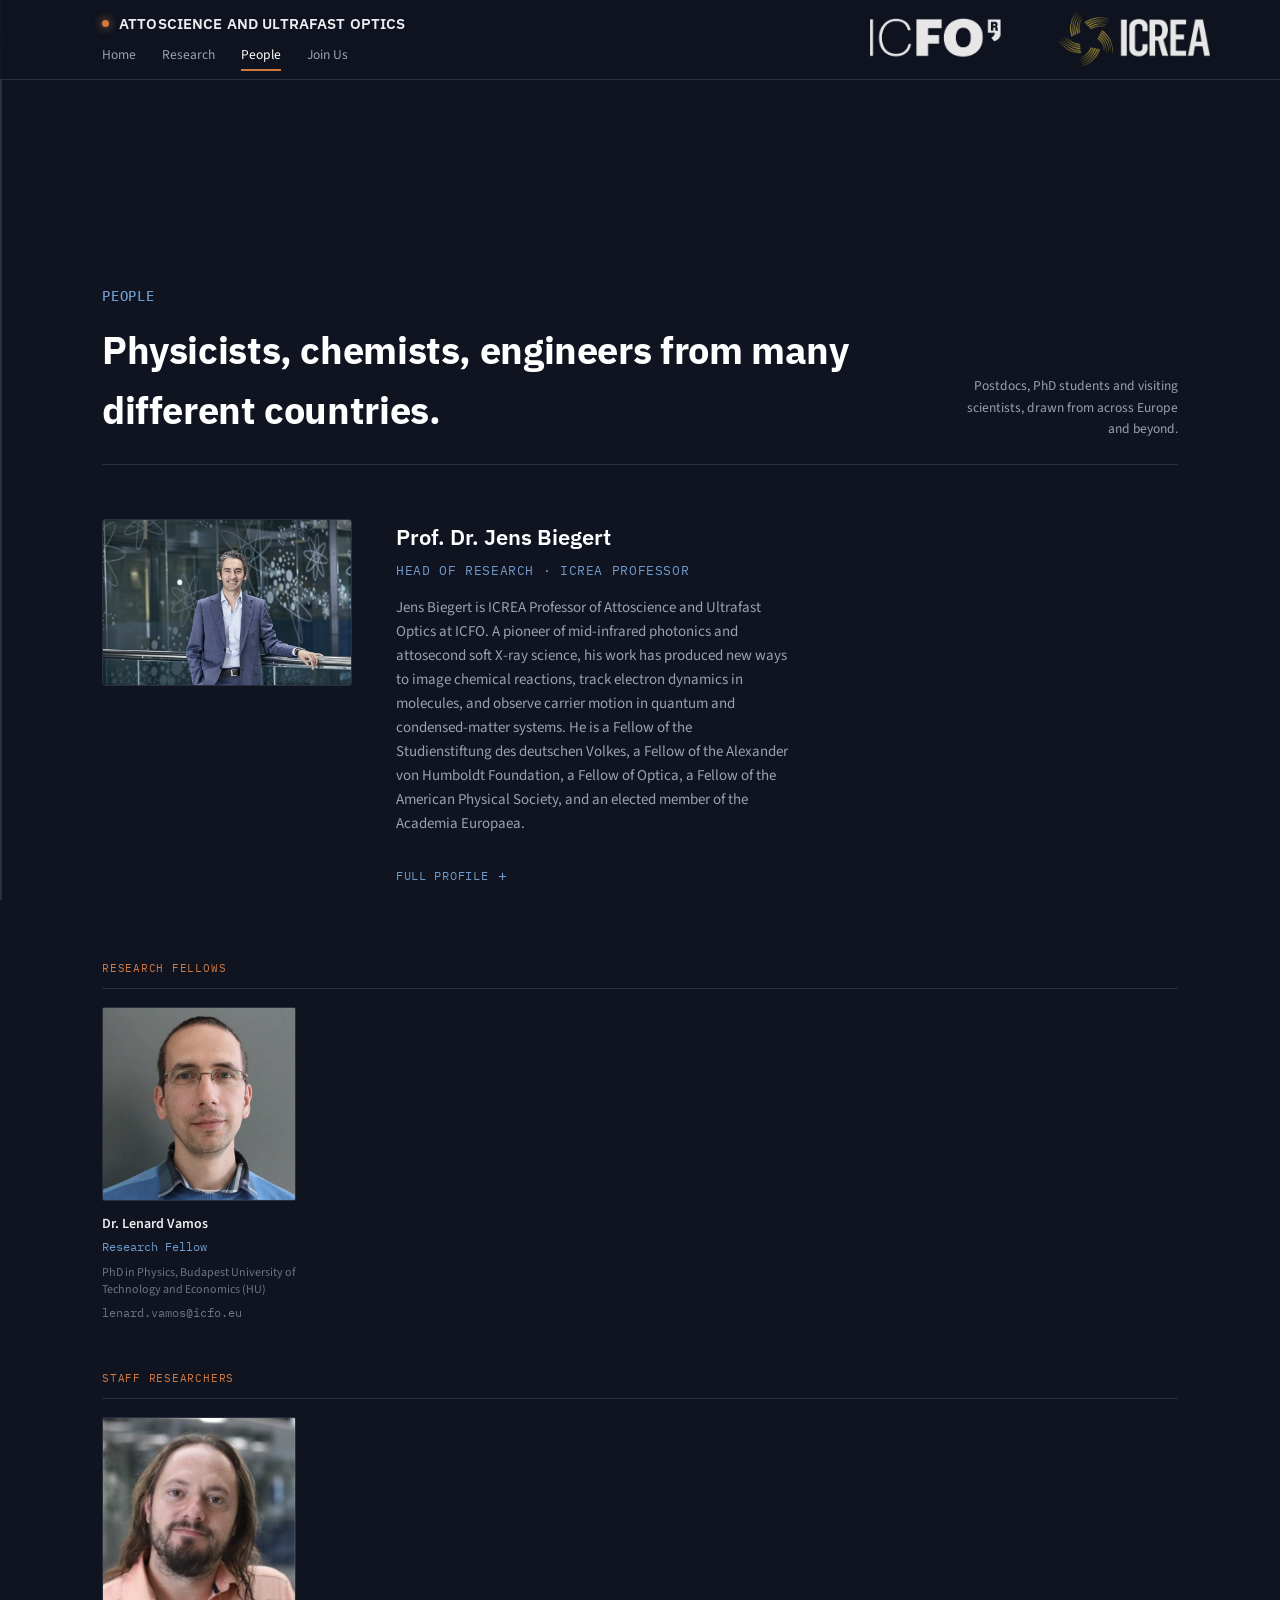
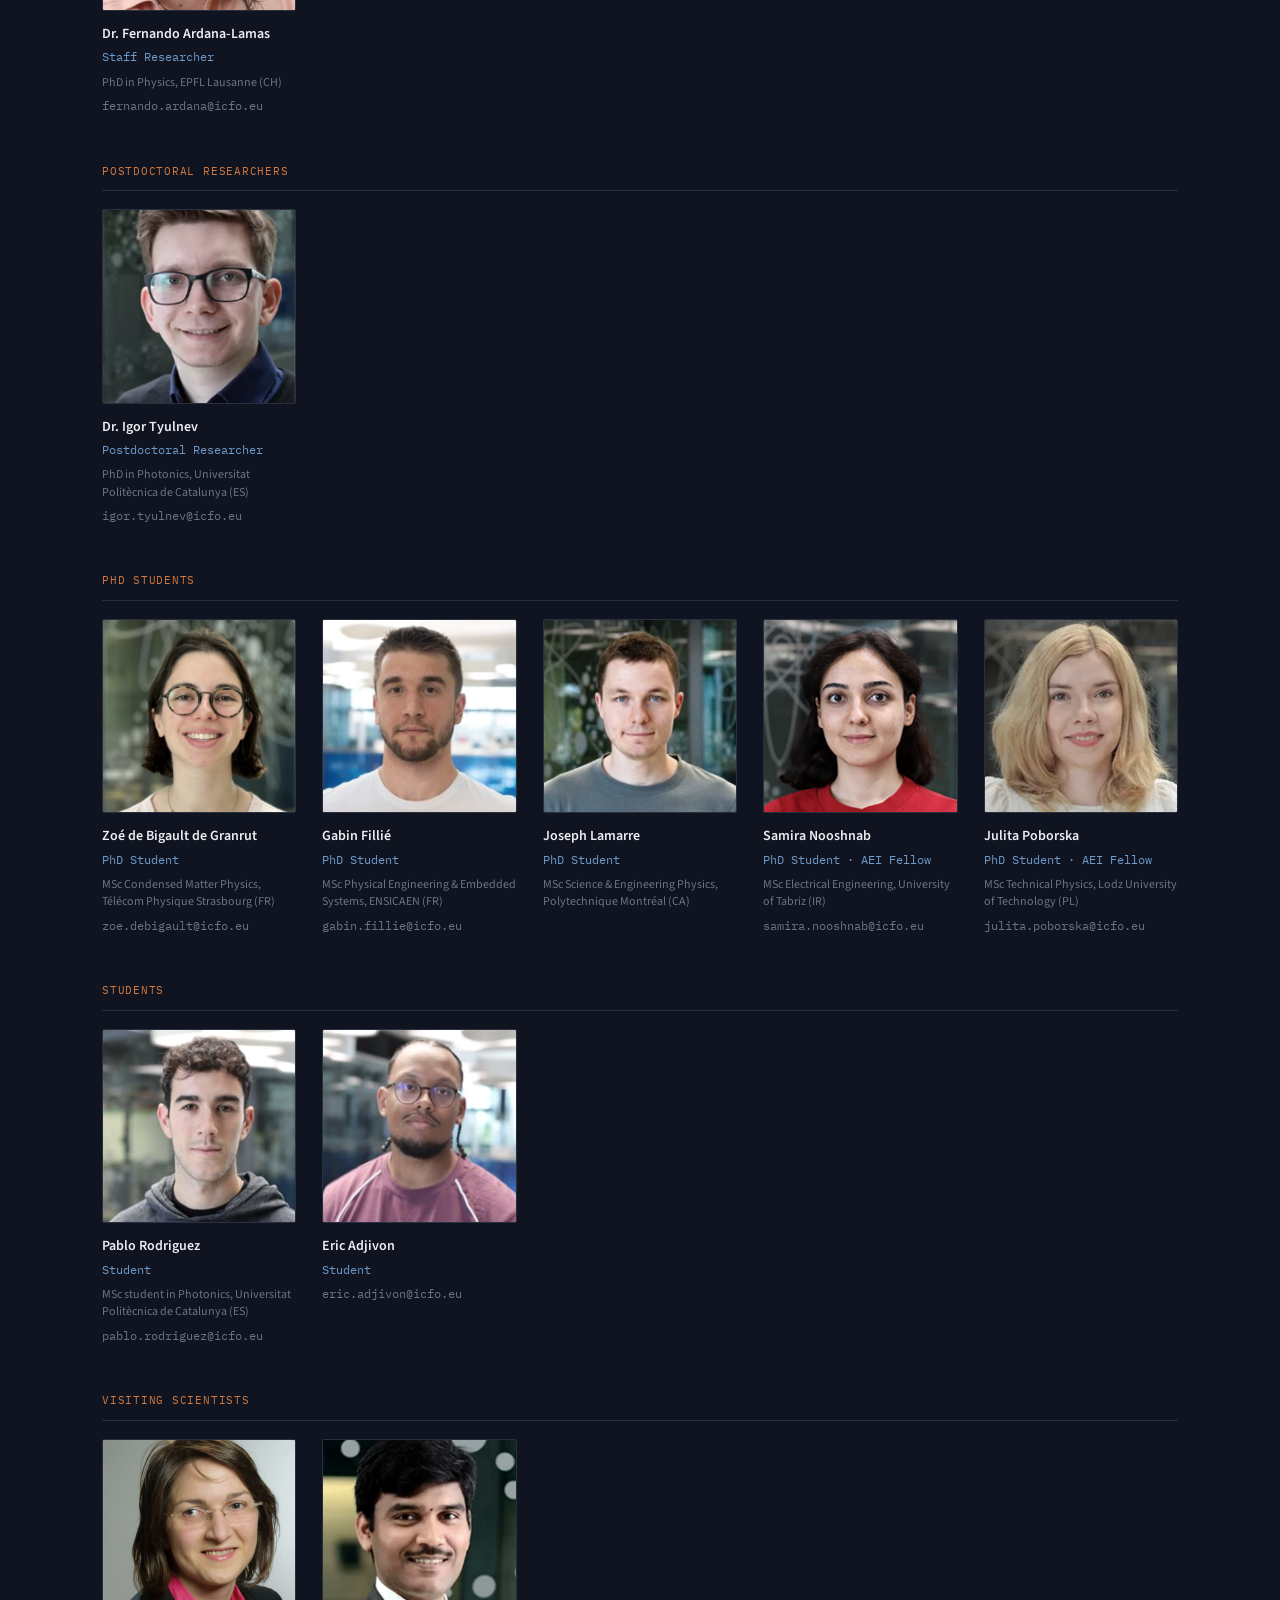
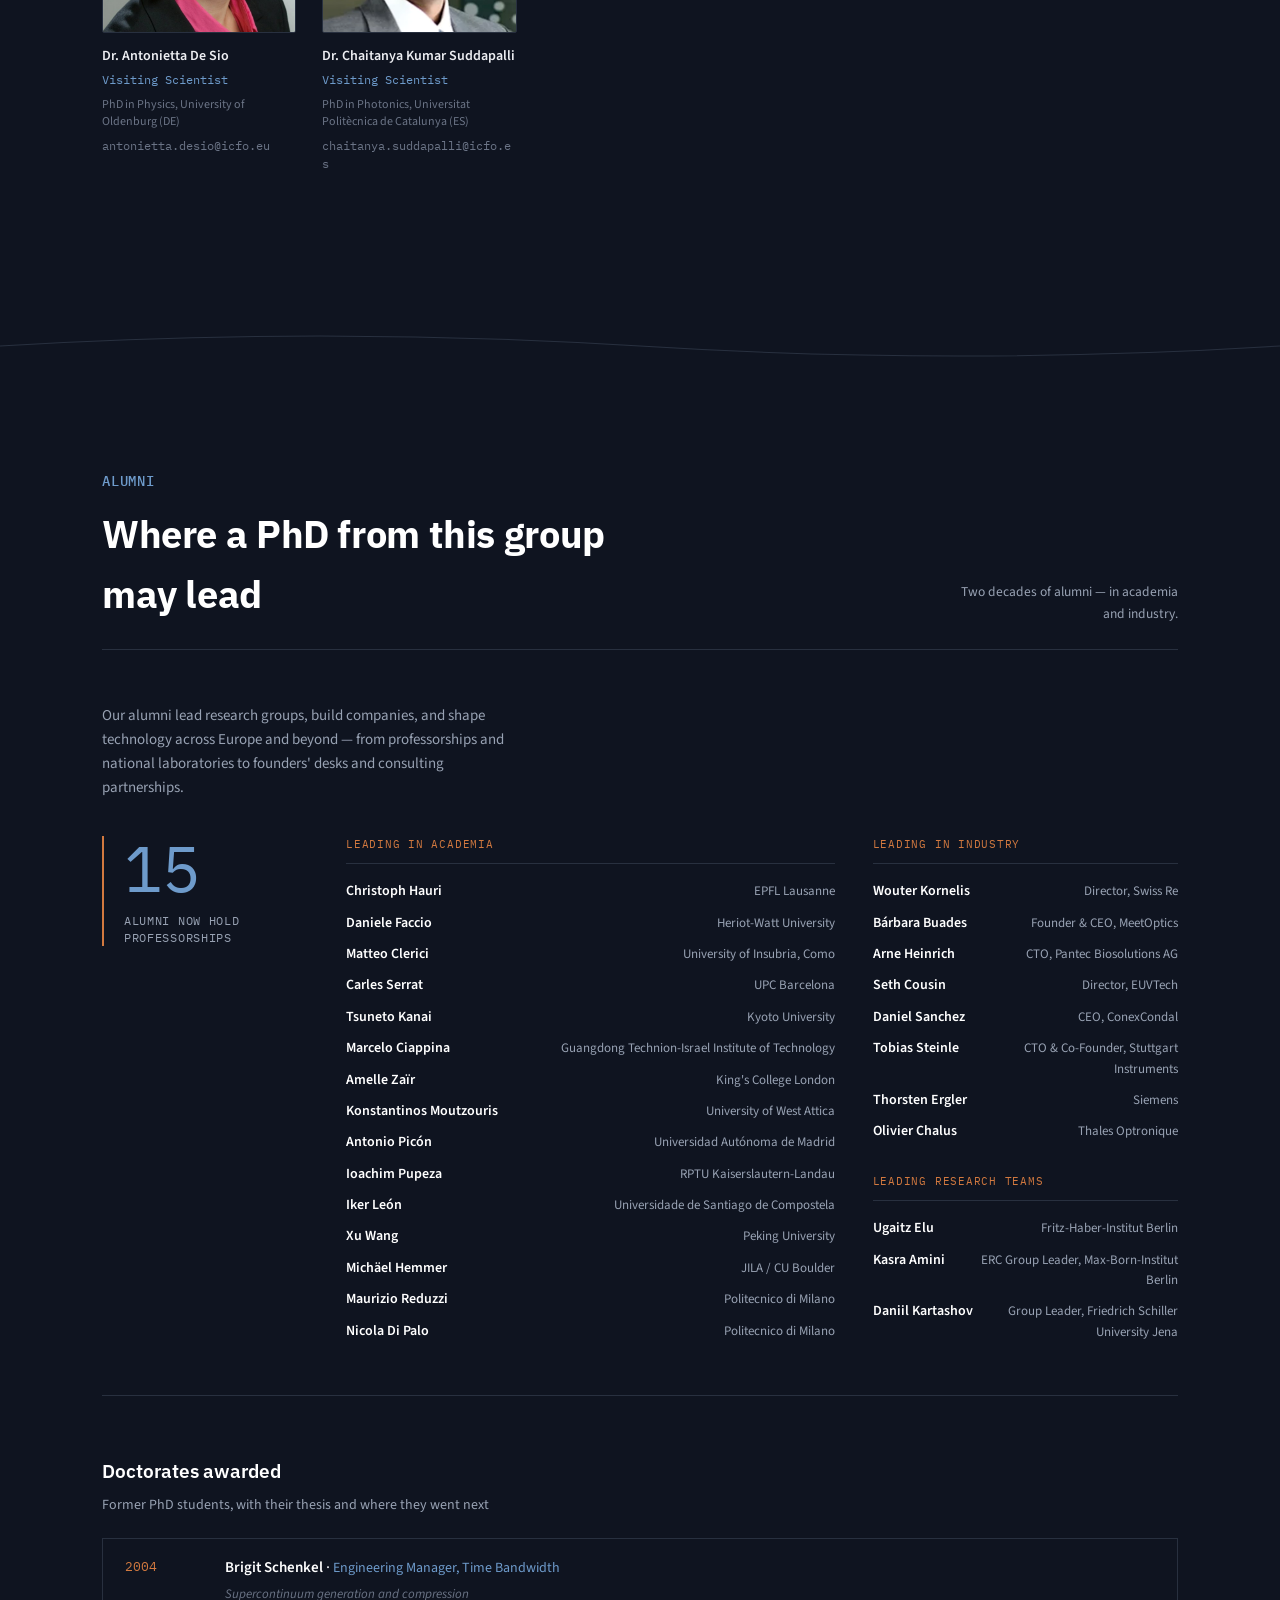
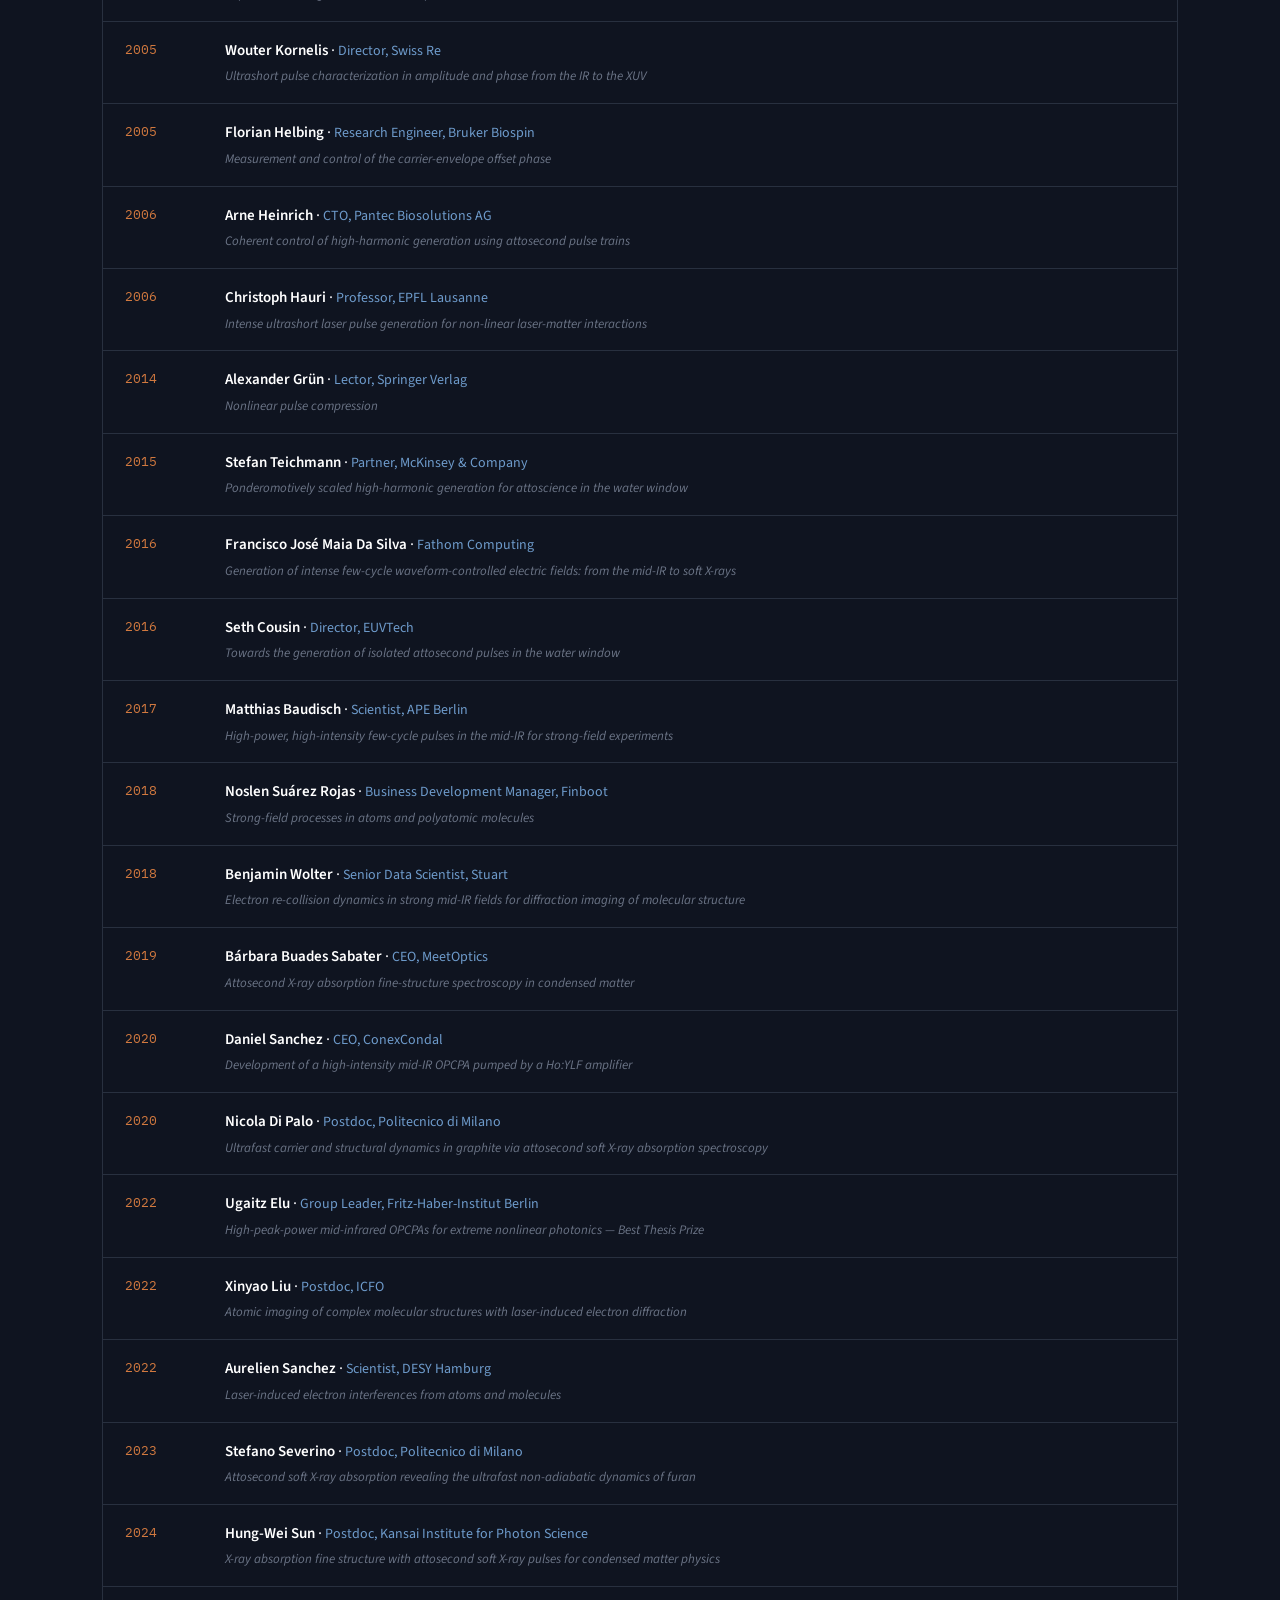
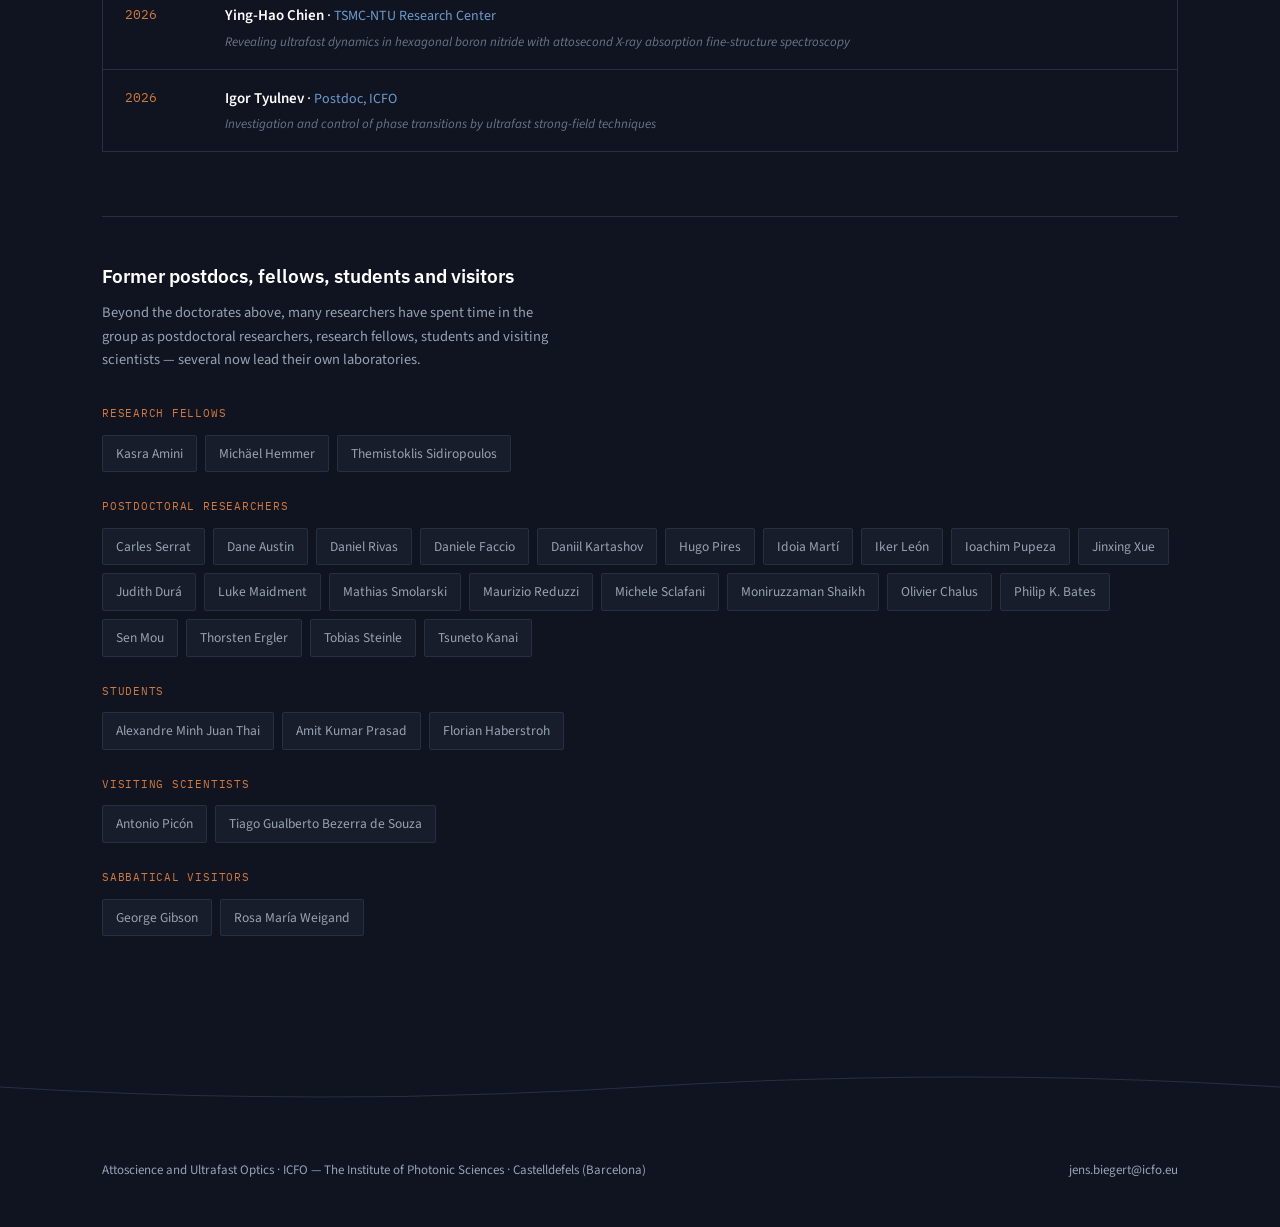
==== commit 1b1f7f2d: "people.html" ====
--- a/people.html
+++ b/people.html
@@ -51,7 +51,7 @@
 <!-- ALUMNI -->
 <section id="alumni"><div class="wrap">
   <div class="shead rv">
-    <div><div class="slabel">Alumni</div><h2>Where a PhD from this group may lead.</h2></div>
+    <div><div class="slabel">Alumni</div><h2>Where a PhD from this group may lead</h2></div>
     <div class="smeta">Two decades of alumni — in academia and industry.</div>
   </div>
   <p class="alu-note">Our alumni lead research groups, build companies, and shape technology across Europe and beyond — from professorships and national laboratories to founders' desks and consulting partnerships.</p>
@@ -72,7 +72,7 @@
 
   <div class="tier-head">
     <h3>Doctorates awarded</h3>
-    <p>Former PhD students, with their thesis and where they went next.</p>
+    <p>Former PhD students, with their thesis and where they went next</p>
   </div>
   <div class="alu-list" id="aluList"></div>
 
